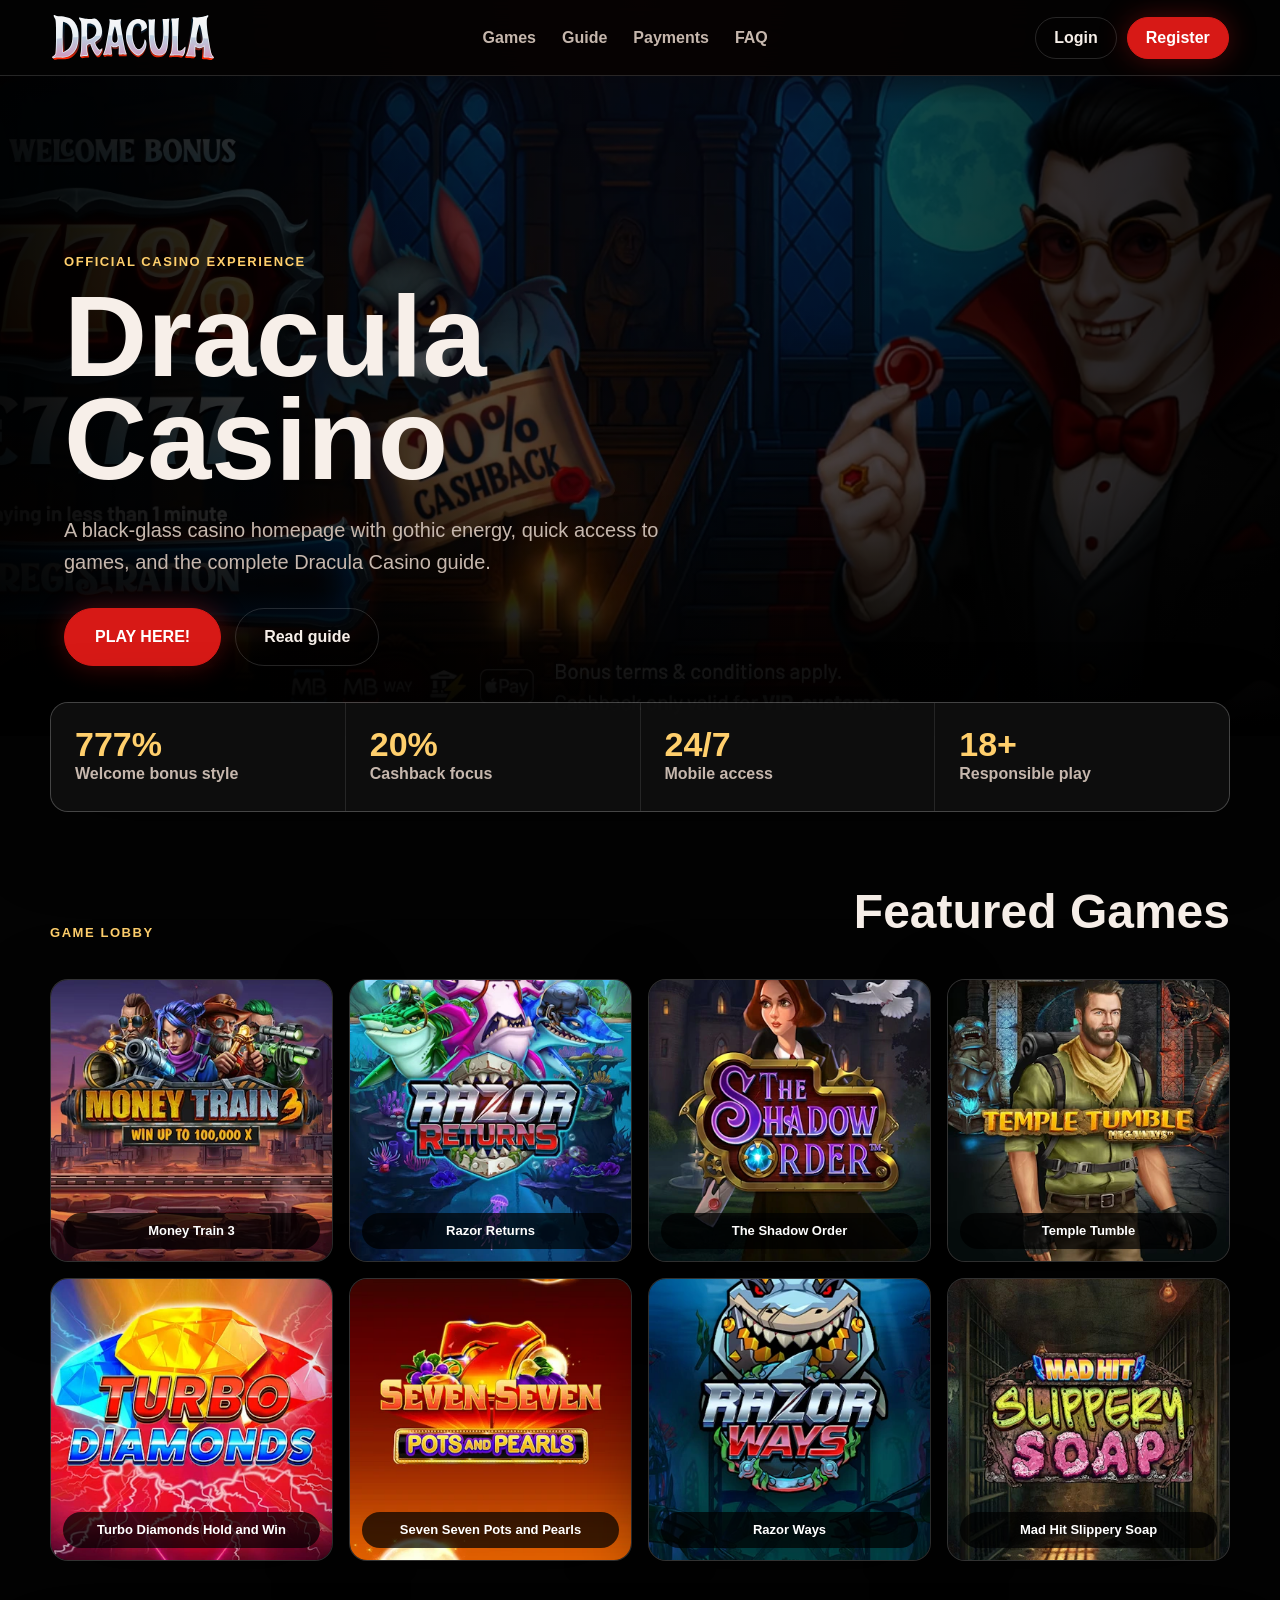
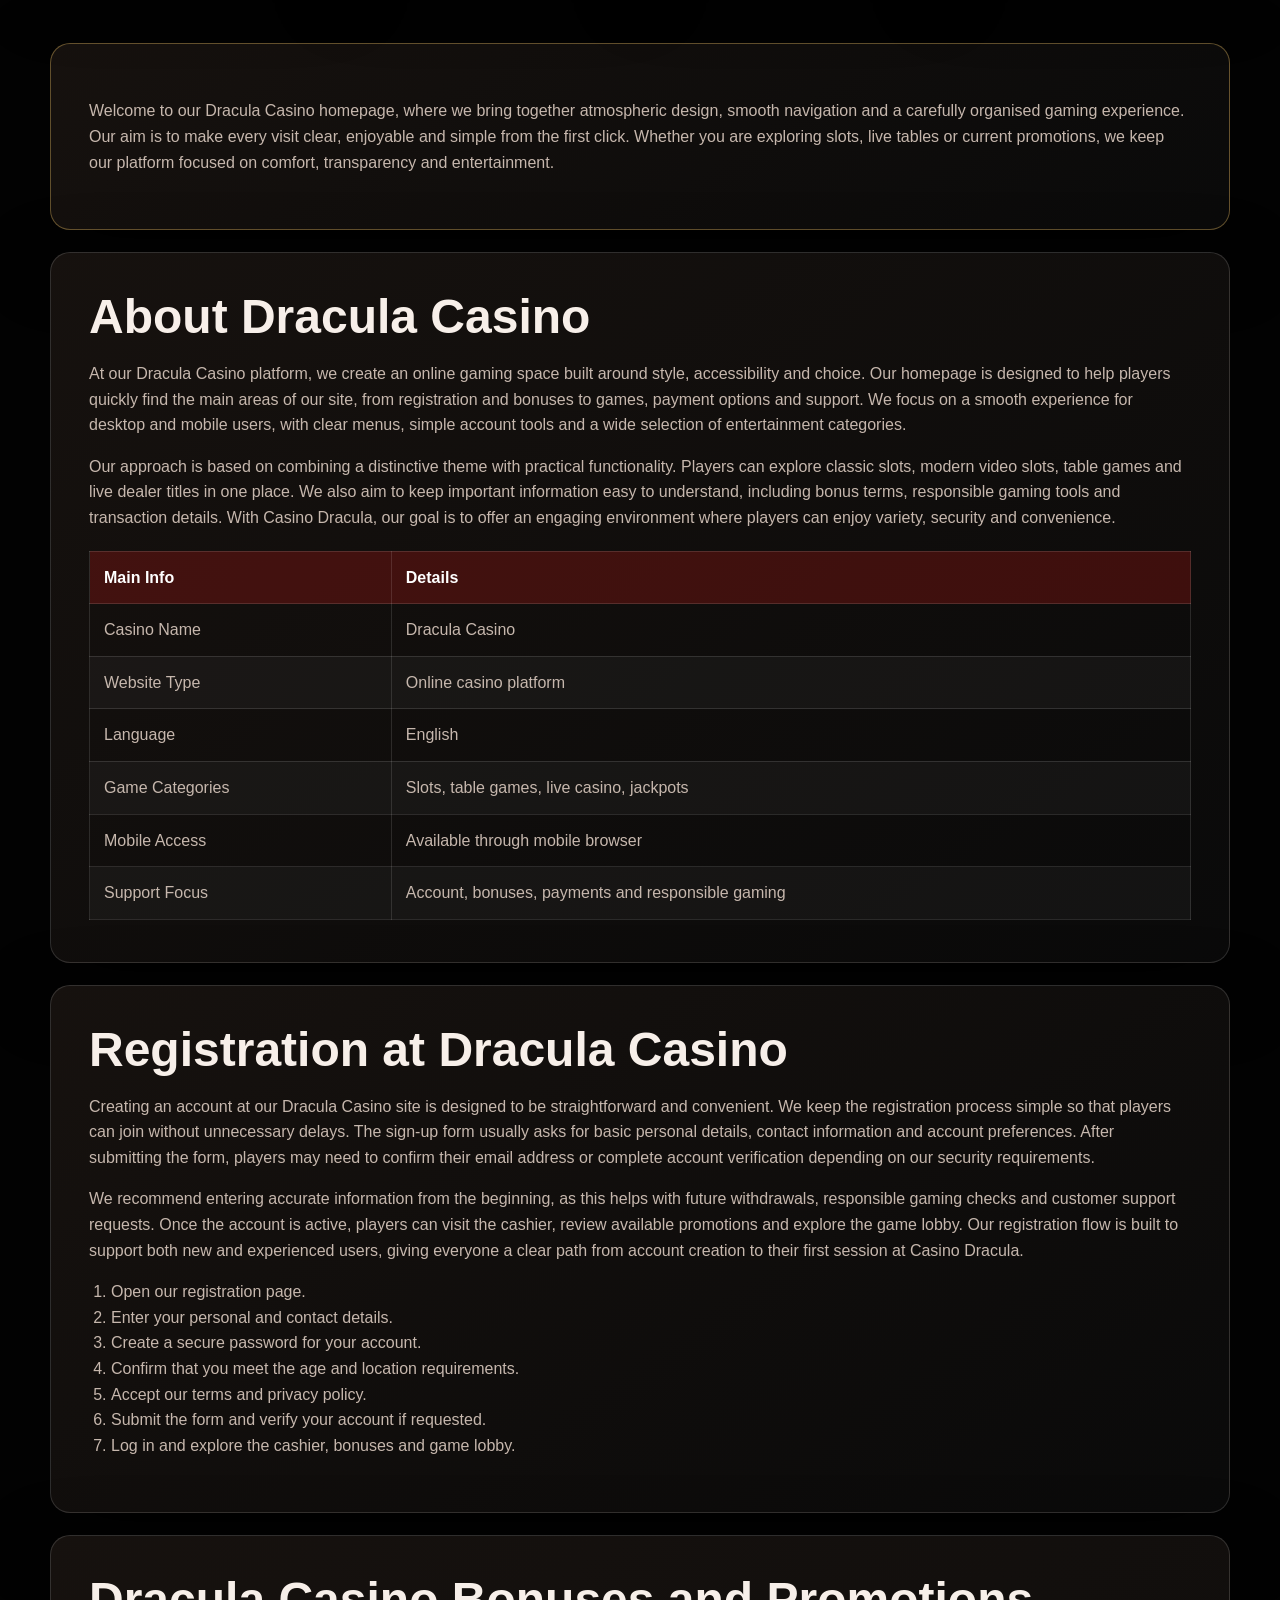
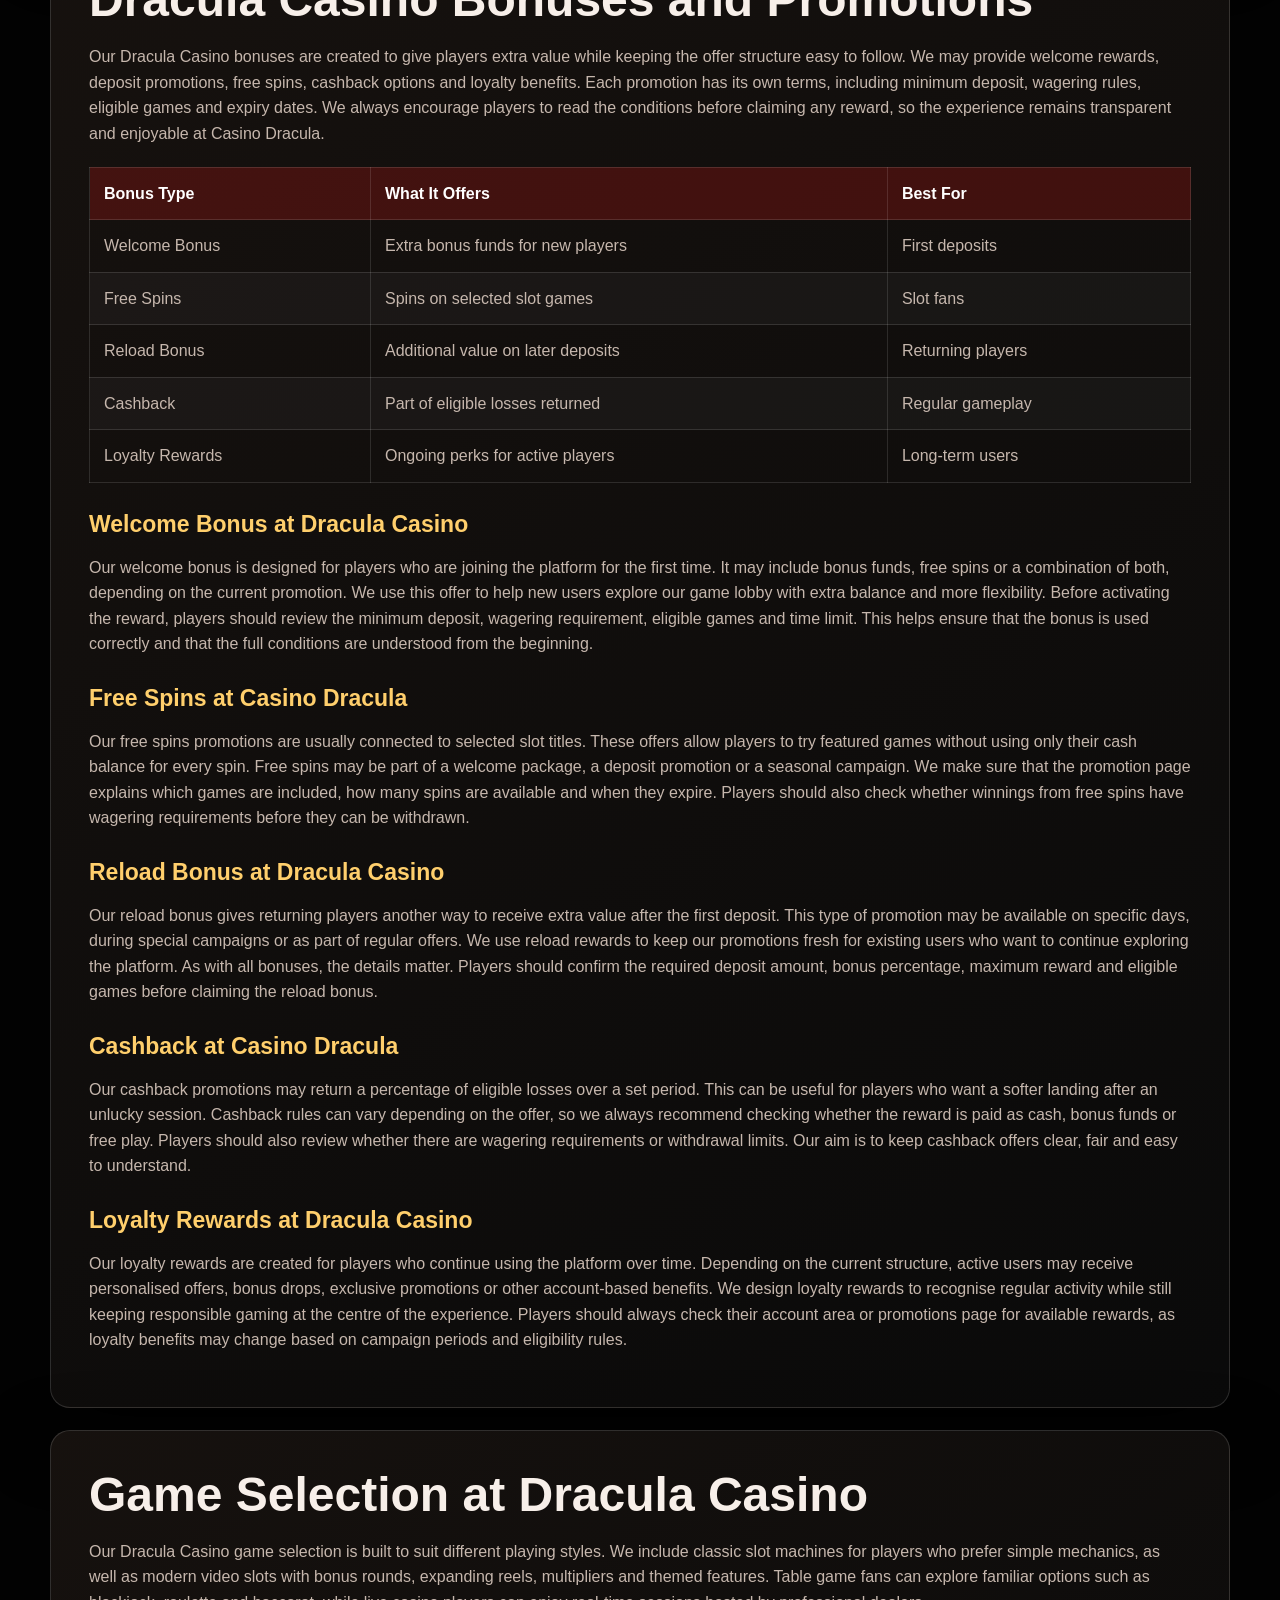
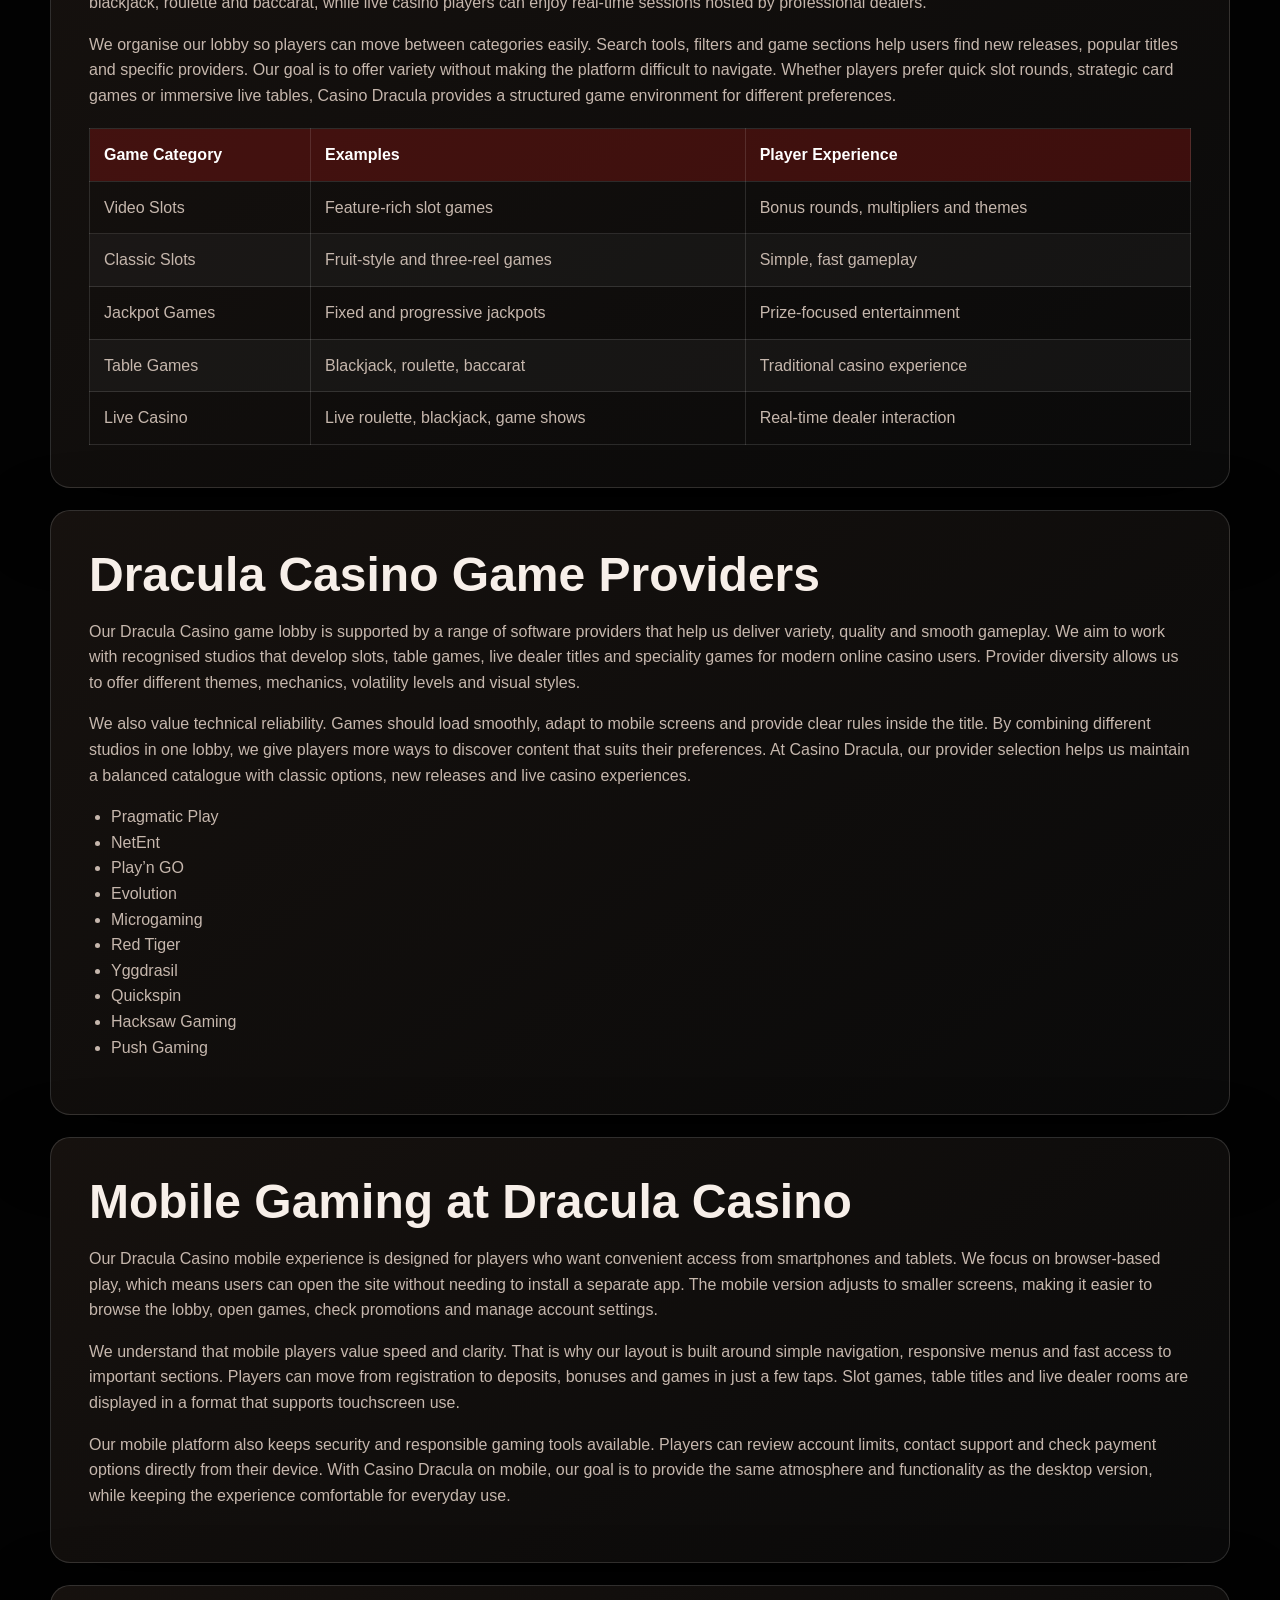
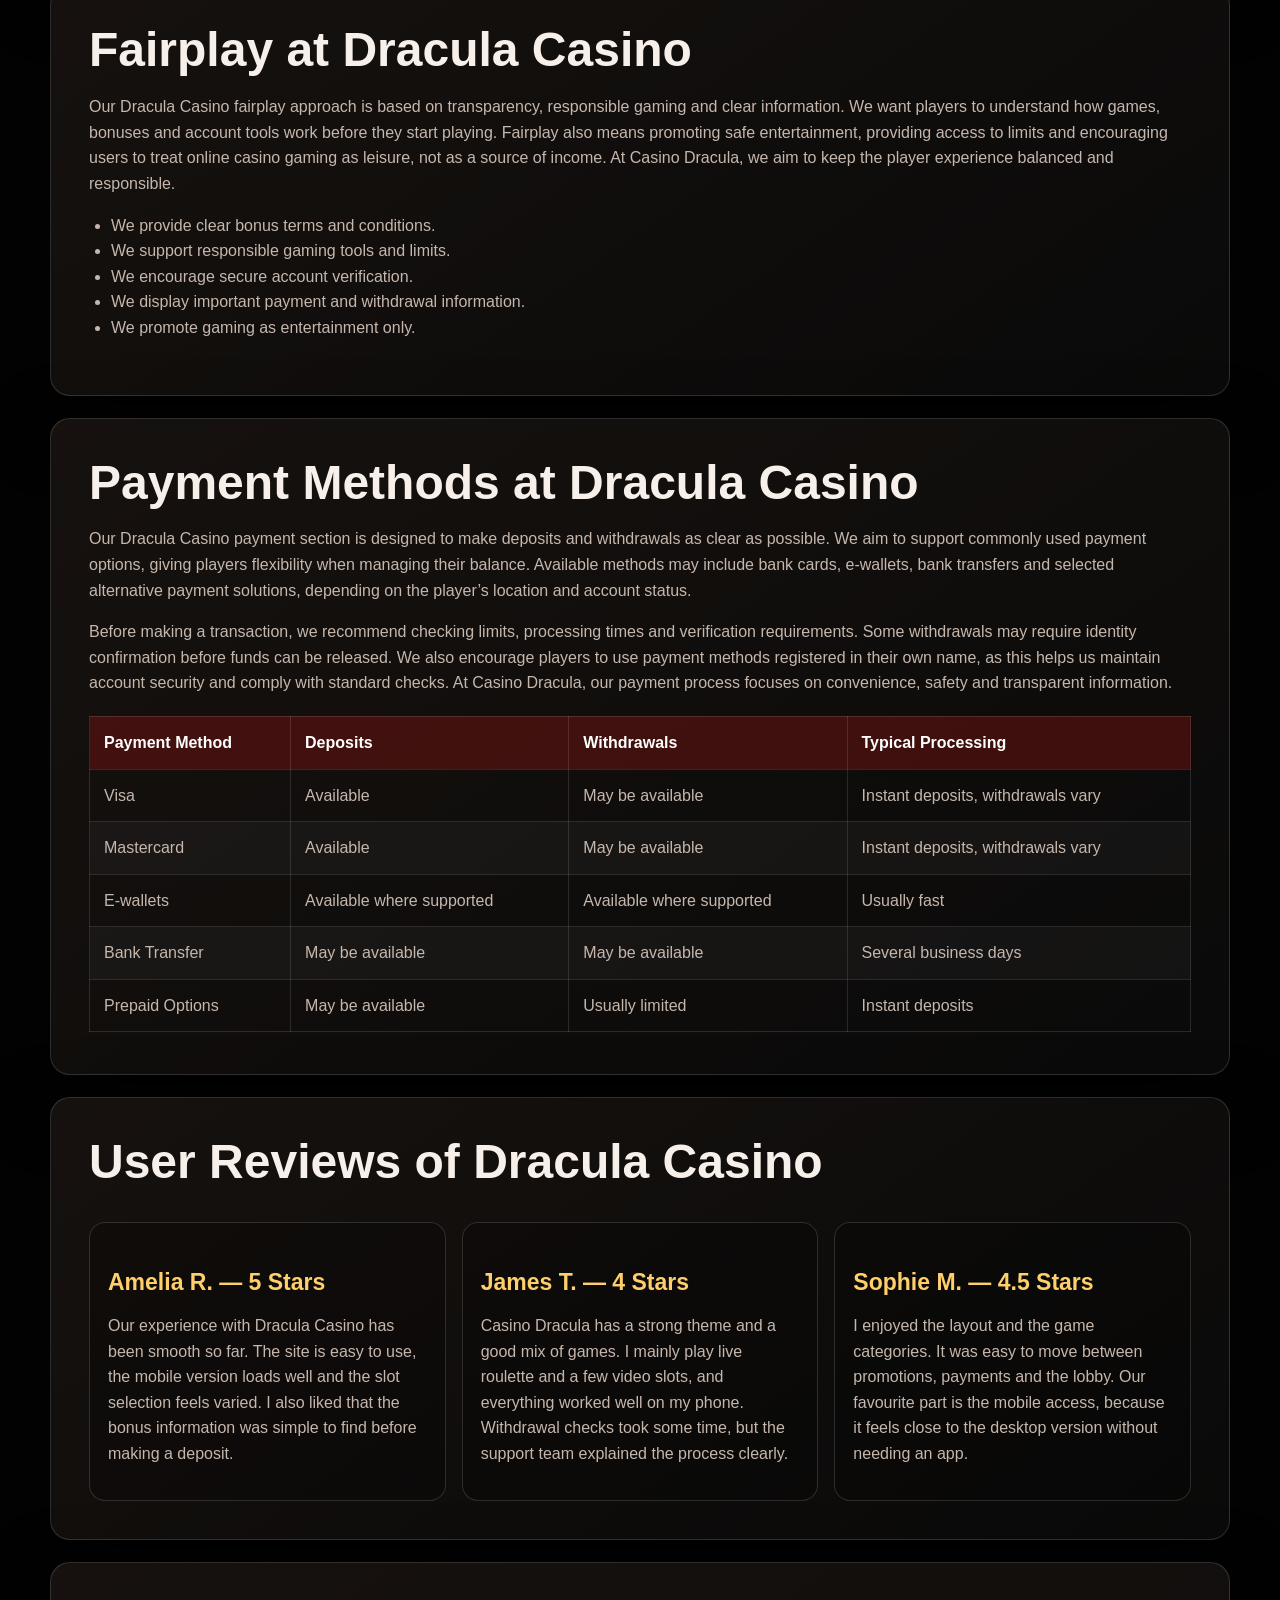
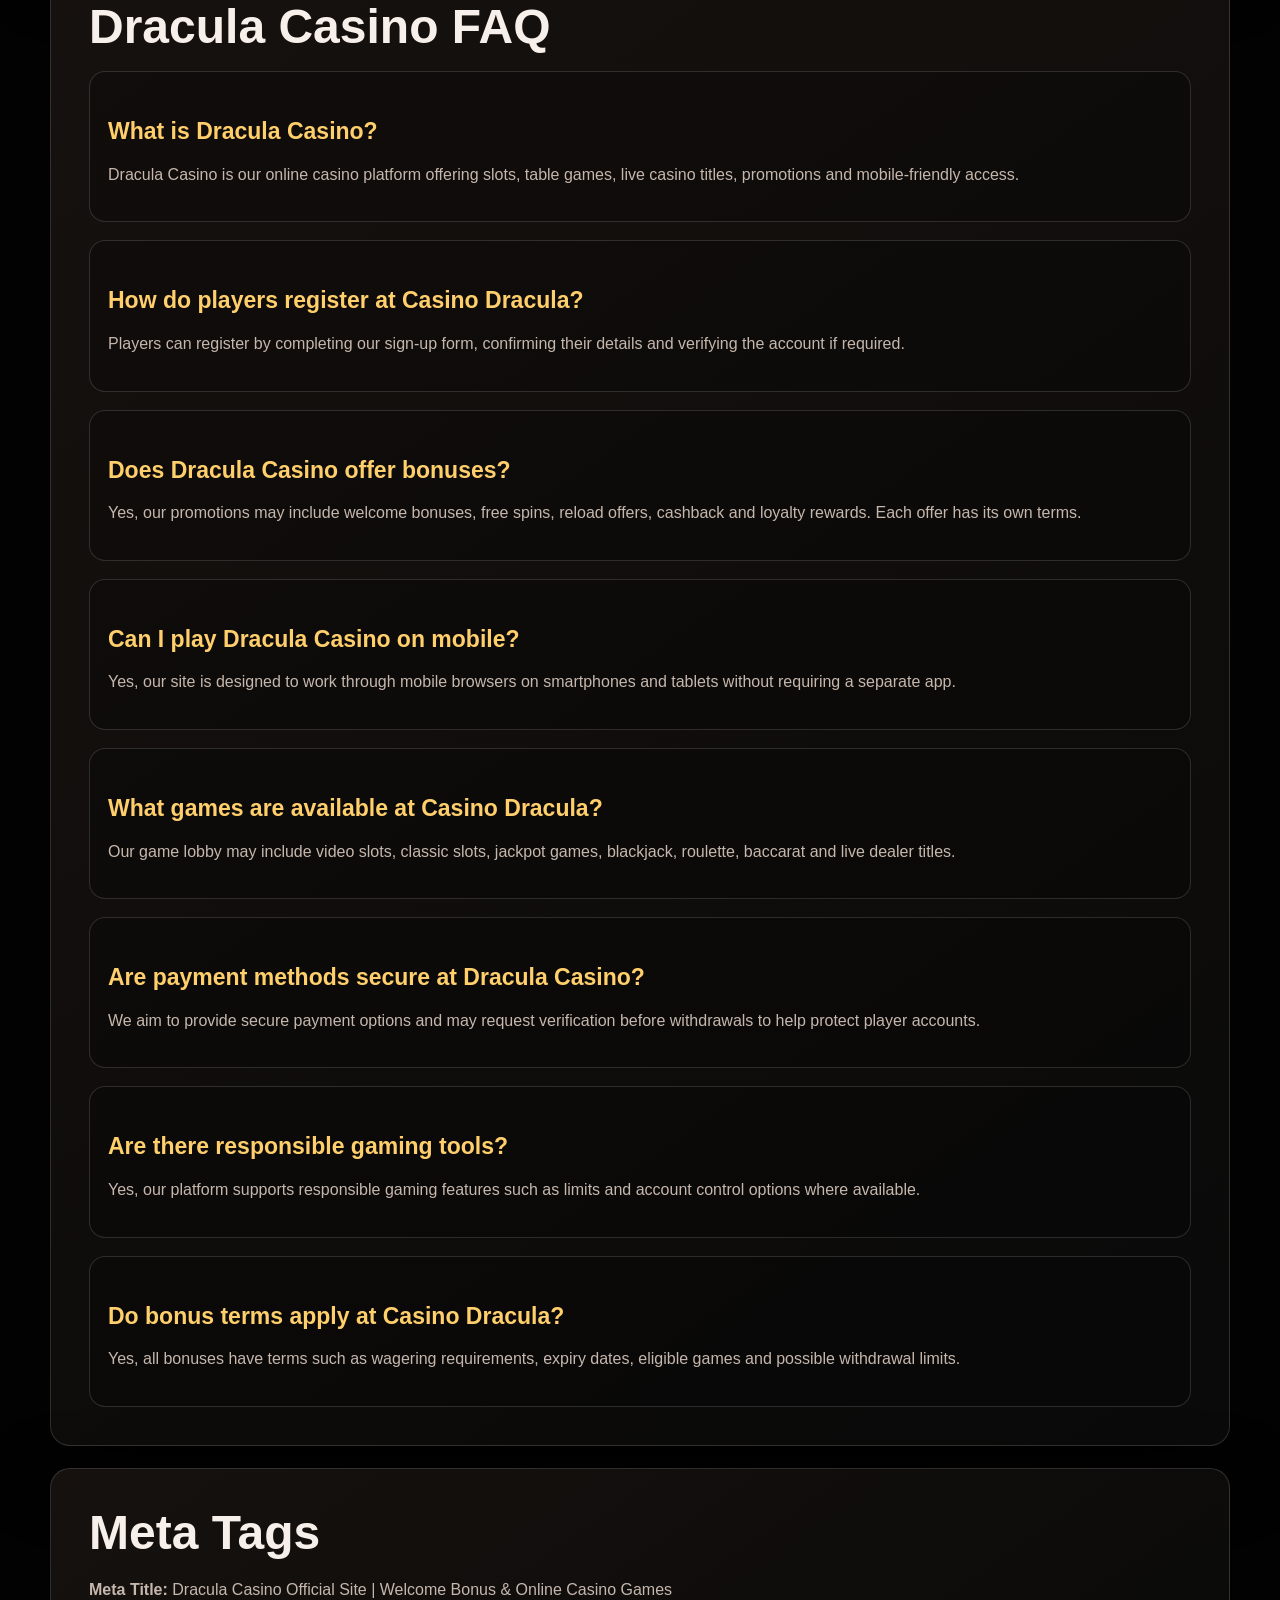
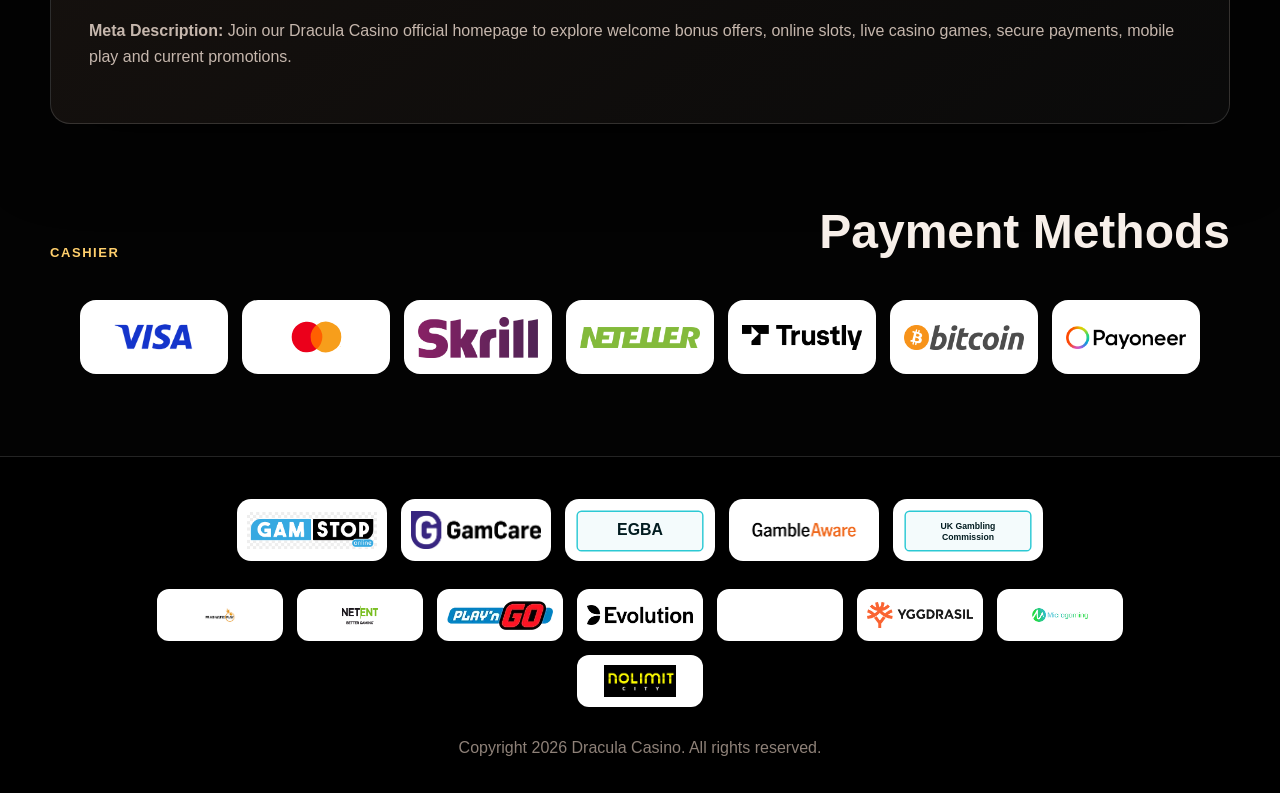
==== index.html @ 80554439 "Build Dracula Casino drop2 black theme" ====
<!DOCTYPE html>
<html lang="en-GB">
<head>
  <meta charset="UTF-8">
  <meta name="viewport" content="width=device-width, initial-scale=1.0">
  <meta name="description" content="Join our Dracula Casino official homepage to explore welcome bonus offers, online slots, live casino games, secure payments, mobile play and current promotions.">
  <title>Dracula Casino Official Site | Welcome Bonus &amp; Online Casino Games</title>
  <link rel="canonical" href="/">
  <link rel="icon" href="dracula casino images/favicon (6).ico">
  <link rel="stylesheet" href="styles.css">
</head>
<body>
  <header class="site-header">
    <a class="brand" href="/" aria-label="Dracula Casino home">
      <img src="dracula casino images/dracula casino.svg" alt="Dracula Casino logo">
    </a>
    <nav class="main-nav" aria-label="Main navigation">
      <a href="#games">Games</a>
      <a href="#content">Guide</a>
      <a href="#payments">Payments</a>
      <a href="#faq">FAQ</a>
    </nav>
    <div class="header-actions">
      <a class="ghost-button" href="/go/">Login</a>
      <a class="solid-button" href="/go/">Register</a>
    </div>
  </header>

  <main>
    <section class="hero">
      <div class="hero-bg">
        <img src="dracula casino images/dracula casino.webp" alt="Dracula Casino banner">
      </div>
      <div class="hero-content">
        <p class="eyebrow">Official Casino Experience</p>
        <h1>Dracula Casino</h1>
        <p class="hero-text">A black-glass casino homepage with gothic energy, quick access to games, and the complete Dracula Casino guide.</p>
        <div class="hero-actions">
          <a class="cta-button" href="/go/">Play here!</a>
          <a class="outline-button" href="#content">Read guide</a>
        </div>
      </div>
    </section>

    <section class="stats-strip" aria-label="Casino highlights">
      <div><strong>777%</strong><span>Welcome bonus style</span></div>
      <div><strong>20%</strong><span>Cashback focus</span></div>
      <div><strong>24/7</strong><span>Mobile access</span></div>
      <div><strong>18+</strong><span>Responsible play</span></div>
    </section>

    <section class="games-band" id="games" aria-labelledby="games-title">
      <div class="section-heading">
        <p class="eyebrow">Game lobby</p>
        <h2 id="games-title">Featured Games</h2>
      </div>
      <div class="games-grid">
          <article class="game-card"><img src="game images/money-train-3.webp" alt="Money Train 3"><span>Money Train 3</span></article>
          <article class="game-card"><img src="game images/razor-returns.webp" alt="Razor Returns"><span>Razor Returns</span></article>
          <article class="game-card"><img src="game images/the-shadow-order-pushgaming.webp" alt="The Shadow Order"><span>The Shadow Order</span></article>
          <article class="game-card"><img src="game images/temple-tumble.webp" alt="Temple Tumble"><span>Temple Tumble</span></article>
          <article class="game-card"><img src="game images/turbo-diamonds-hold-and-win.webp" alt="Turbo Diamonds Hold and Win"><span>Turbo Diamonds Hold and Win</span></article>
          <article class="game-card"><img src="game images/seven-seven-pots-and-pearls.webp" alt="Seven Seven Pots and Pearls"><span>Seven Seven Pots and Pearls</span></article>
          <article class="game-card"><img src="game images/razor-ways.webp" alt="Razor Ways"><span>Razor Ways</span></article>
          <article class="game-card"><img src="game images/mad-hit-slippery-soap.webp" alt="Mad Hit Slippery Soap"><span>Mad Hit Slippery Soap</span></article>
      </div>
    </section>

    <section class="content-shell" id="content" aria-label="Dracula Casino homepage content">
      <section>
  <p>Welcome to our Dracula Casino homepage, where we bring together atmospheric design, smooth navigation and a carefully organised gaming experience. Our aim is to make every visit clear, enjoyable and simple from the first click. Whether you are exploring slots, live tables or current promotions, we keep our platform focused on comfort, transparency and entertainment.</p>
</section>

<section>
  <h2>About Dracula Casino</h2>
  <p>At our Dracula Casino platform, we create an online gaming space built around style, accessibility and choice. Our homepage is designed to help players quickly find the main areas of our site, from registration and bonuses to games, payment options and support. We focus on a smooth experience for desktop and mobile users, with clear menus, simple account tools and a wide selection of entertainment categories.</p>
  <p>Our approach is based on combining a distinctive theme with practical functionality. Players can explore classic slots, modern video slots, table games and live dealer titles in one place. We also aim to keep important information easy to understand, including bonus terms, responsible gaming tools and transaction details. With Casino Dracula, our goal is to offer an engaging environment where players can enjoy variety, security and convenience.</p>

  <table>
    <thead>
      <tr>
        <th>Main Info</th>
        <th>Details</th>
      </tr>
    </thead>
    <tbody>
      <tr>
        <td>Casino Name</td>
        <td>Dracula Casino</td>
      </tr>
      <tr>
        <td>Website Type</td>
        <td>Online casino platform</td>
      </tr>
      <tr>
        <td>Language</td>
        <td>English</td>
      </tr>
      <tr>
        <td>Game Categories</td>
        <td>Slots, table games, live casino, jackpots</td>
      </tr>
      <tr>
        <td>Mobile Access</td>
        <td>Available through mobile browser</td>
      </tr>
      <tr>
        <td>Support Focus</td>
        <td>Account, bonuses, payments and responsible gaming</td>
      </tr>
    </tbody>
  </table>
</section>

<section>
  <h2>Registration at Dracula Casino</h2>
  <p>Creating an account at our Dracula Casino site is designed to be straightforward and convenient. We keep the registration process simple so that players can join without unnecessary delays. The sign-up form usually asks for basic personal details, contact information and account preferences. After submitting the form, players may need to confirm their email address or complete account verification depending on our security requirements.</p>
  <p>We recommend entering accurate information from the beginning, as this helps with future withdrawals, responsible gaming checks and customer support requests. Once the account is active, players can visit the cashier, review available promotions and explore the game lobby. Our registration flow is built to support both new and experienced users, giving everyone a clear path from account creation to their first session at Casino Dracula.</p>

  <ol>
    <li>Open our registration page.</li>
    <li>Enter your personal and contact details.</li>
    <li>Create a secure password for your account.</li>
    <li>Confirm that you meet the age and location requirements.</li>
    <li>Accept our terms and privacy policy.</li>
    <li>Submit the form and verify your account if requested.</li>
    <li>Log in and explore the cashier, bonuses and game lobby.</li>
  </ol>
</section>

<section>
  <h2>Dracula Casino Bonuses and Promotions</h2>
  <p>Our Dracula Casino bonuses are created to give players extra value while keeping the offer structure easy to follow. We may provide welcome rewards, deposit promotions, free spins, cashback options and loyalty benefits. Each promotion has its own terms, including minimum deposit, wagering rules, eligible games and expiry dates. We always encourage players to read the conditions before claiming any reward, so the experience remains transparent and enjoyable at Casino Dracula.</p>

  <table>
    <thead>
      <tr>
        <th>Bonus Type</th>
        <th>What It Offers</th>
        <th>Best For</th>
      </tr>
    </thead>
    <tbody>
      <tr>
        <td>Welcome Bonus</td>
        <td>Extra bonus funds for new players</td>
        <td>First deposits</td>
      </tr>
      <tr>
        <td>Free Spins</td>
        <td>Spins on selected slot games</td>
        <td>Slot fans</td>
      </tr>
      <tr>
        <td>Reload Bonus</td>
        <td>Additional value on later deposits</td>
        <td>Returning players</td>
      </tr>
      <tr>
        <td>Cashback</td>
        <td>Part of eligible losses returned</td>
        <td>Regular gameplay</td>
      </tr>
      <tr>
        <td>Loyalty Rewards</td>
        <td>Ongoing perks for active players</td>
        <td>Long-term users</td>
      </tr>
    </tbody>
  </table>

  <h3>Welcome Bonus at Dracula Casino</h3>
  <p>Our welcome bonus is designed for players who are joining the platform for the first time. It may include bonus funds, free spins or a combination of both, depending on the current promotion. We use this offer to help new users explore our game lobby with extra balance and more flexibility. Before activating the reward, players should review the minimum deposit, wagering requirement, eligible games and time limit. This helps ensure that the bonus is used correctly and that the full conditions are understood from the beginning.</p>

  <h3>Free Spins at Casino Dracula</h3>
  <p>Our free spins promotions are usually connected to selected slot titles. These offers allow players to try featured games without using only their cash balance for every spin. Free spins may be part of a welcome package, a deposit promotion or a seasonal campaign. We make sure that the promotion page explains which games are included, how many spins are available and when they expire. Players should also check whether winnings from free spins have wagering requirements before they can be withdrawn.</p>

  <h3>Reload Bonus at Dracula Casino</h3>
  <p>Our reload bonus gives returning players another way to receive extra value after the first deposit. This type of promotion may be available on specific days, during special campaigns or as part of regular offers. We use reload rewards to keep our promotions fresh for existing users who want to continue exploring the platform. As with all bonuses, the details matter. Players should confirm the required deposit amount, bonus percentage, maximum reward and eligible games before claiming the reload bonus.</p>

  <h3>Cashback at Casino Dracula</h3>
  <p>Our cashback promotions may return a percentage of eligible losses over a set period. This can be useful for players who want a softer landing after an unlucky session. Cashback rules can vary depending on the offer, so we always recommend checking whether the reward is paid as cash, bonus funds or free play. Players should also review whether there are wagering requirements or withdrawal limits. Our aim is to keep cashback offers clear, fair and easy to understand.</p>

  <h3>Loyalty Rewards at Dracula Casino</h3>
  <p>Our loyalty rewards are created for players who continue using the platform over time. Depending on the current structure, active users may receive personalised offers, bonus drops, exclusive promotions or other account-based benefits. We design loyalty rewards to recognise regular activity while still keeping responsible gaming at the centre of the experience. Players should always check their account area or promotions page for available rewards, as loyalty benefits may change based on campaign periods and eligibility rules.</p>
</section>

<section>
  <h2>Game Selection at Dracula Casino</h2>
  <p>Our Dracula Casino game selection is built to suit different playing styles. We include classic slot machines for players who prefer simple mechanics, as well as modern video slots with bonus rounds, expanding reels, multipliers and themed features. Table game fans can explore familiar options such as blackjack, roulette and baccarat, while live casino players can enjoy real-time sessions hosted by professional dealers.</p>
  <p>We organise our lobby so players can move between categories easily. Search tools, filters and game sections help users find new releases, popular titles and specific providers. Our goal is to offer variety without making the platform difficult to navigate. Whether players prefer quick slot rounds, strategic card games or immersive live tables, Casino Dracula provides a structured game environment for different preferences.</p>

  <table>
    <thead>
      <tr>
        <th>Game Category</th>
        <th>Examples</th>
        <th>Player Experience</th>
      </tr>
    </thead>
    <tbody>
      <tr>
        <td>Video Slots</td>
        <td>Feature-rich slot games</td>
        <td>Bonus rounds, multipliers and themes</td>
      </tr>
      <tr>
        <td>Classic Slots</td>
        <td>Fruit-style and three-reel games</td>
        <td>Simple, fast gameplay</td>
      </tr>
      <tr>
        <td>Jackpot Games</td>
        <td>Fixed and progressive jackpots</td>
        <td>Prize-focused entertainment</td>
      </tr>
      <tr>
        <td>Table Games</td>
        <td>Blackjack, roulette, baccarat</td>
        <td>Traditional casino experience</td>
      </tr>
      <tr>
        <td>Live Casino</td>
        <td>Live roulette, blackjack, game shows</td>
        <td>Real-time dealer interaction</td>
      </tr>
    </tbody>
  </table>
</section>

<section>
  <h2>Dracula Casino Game Providers</h2>
  <p>Our Dracula Casino game lobby is supported by a range of software providers that help us deliver variety, quality and smooth gameplay. We aim to work with recognised studios that develop slots, table games, live dealer titles and speciality games for modern online casino users. Provider diversity allows us to offer different themes, mechanics, volatility levels and visual styles.</p>
  <p>We also value technical reliability. Games should load smoothly, adapt to mobile screens and provide clear rules inside the title. By combining different studios in one lobby, we give players more ways to discover content that suits their preferences. At Casino Dracula, our provider selection helps us maintain a balanced catalogue with classic options, new releases and live casino experiences.</p>

  <ul>
    <li>Pragmatic Play</li>
    <li>NetEnt</li>
    <li>Play’n GO</li>
    <li>Evolution</li>
    <li>Microgaming</li>
    <li>Red Tiger</li>
    <li>Yggdrasil</li>
    <li>Quickspin</li>
    <li>Hacksaw Gaming</li>
    <li>Push Gaming</li>
  </ul>
</section>

<section>
  <h2>Mobile Gaming at Dracula Casino</h2>
  <p>Our Dracula Casino mobile experience is designed for players who want convenient access from smartphones and tablets. We focus on browser-based play, which means users can open the site without needing to install a separate app. The mobile version adjusts to smaller screens, making it easier to browse the lobby, open games, check promotions and manage account settings.</p>
  <p>We understand that mobile players value speed and clarity. That is why our layout is built around simple navigation, responsive menus and fast access to important sections. Players can move from registration to deposits, bonuses and games in just a few taps. Slot games, table titles and live dealer rooms are displayed in a format that supports touchscreen use.</p>
  <p>Our mobile platform also keeps security and responsible gaming tools available. Players can review account limits, contact support and check payment options directly from their device. With Casino Dracula on mobile, our goal is to provide the same atmosphere and functionality as the desktop version, while keeping the experience comfortable for everyday use.</p>
</section>

<section>
  <h2>Fairplay at Dracula Casino</h2>
  <p>Our Dracula Casino fairplay approach is based on transparency, responsible gaming and clear information. We want players to understand how games, bonuses and account tools work before they start playing. Fairplay also means promoting safe entertainment, providing access to limits and encouraging users to treat online casino gaming as leisure, not as a source of income. At Casino Dracula, we aim to keep the player experience balanced and responsible.</p>

  <ul>
    <li>We provide clear bonus terms and conditions.</li>
    <li>We support responsible gaming tools and limits.</li>
    <li>We encourage secure account verification.</li>
    <li>We display important payment and withdrawal information.</li>
    <li>We promote gaming as entertainment only.</li>
  </ul>
</section>

<section>
  <h2>Payment Methods at Dracula Casino</h2>
  <p>Our Dracula Casino payment section is designed to make deposits and withdrawals as clear as possible. We aim to support commonly used payment options, giving players flexibility when managing their balance. Available methods may include bank cards, e-wallets, bank transfers and selected alternative payment solutions, depending on the player’s location and account status.</p>
  <p>Before making a transaction, we recommend checking limits, processing times and verification requirements. Some withdrawals may require identity confirmation before funds can be released. We also encourage players to use payment methods registered in their own name, as this helps us maintain account security and comply with standard checks. At Casino Dracula, our payment process focuses on convenience, safety and transparent information.</p>

  <table>
    <thead>
      <tr>
        <th>Payment Method</th>
        <th>Deposits</th>
        <th>Withdrawals</th>
        <th>Typical Processing</th>
      </tr>
    </thead>
    <tbody>
      <tr>
        <td>Visa</td>
        <td>Available</td>
        <td>May be available</td>
        <td>Instant deposits, withdrawals vary</td>
      </tr>
      <tr>
        <td>Mastercard</td>
        <td>Available</td>
        <td>May be available</td>
        <td>Instant deposits, withdrawals vary</td>
      </tr>
      <tr>
        <td>E-wallets</td>
        <td>Available where supported</td>
        <td>Available where supported</td>
        <td>Usually fast</td>
      </tr>
      <tr>
        <td>Bank Transfer</td>
        <td>May be available</td>
        <td>May be available</td>
        <td>Several business days</td>
      </tr>
      <tr>
        <td>Prepaid Options</td>
        <td>May be available</td>
        <td>Usually limited</td>
        <td>Instant deposits</td>
      </tr>
    </tbody>
  </table>
</section>

<section>
  <h2>User Reviews of Dracula Casino</h2>

  <article>
    <h3>Amelia R. — 5 Stars</h3>
    <p>Our experience with Dracula Casino has been smooth so far. The site is easy to use, the mobile version loads well and the slot selection feels varied. I also liked that the bonus information was simple to find before making a deposit.</p>
  </article>

  <article>
    <h3>James T. — 4 Stars</h3>
    <p>Casino Dracula has a strong theme and a good mix of games. I mainly play live roulette and a few video slots, and everything worked well on my phone. Withdrawal checks took some time, but the support team explained the process clearly.</p>
  </article>

  <article>
    <h3>Sophie M. — 4.5 Stars</h3>
    <p>I enjoyed the layout and the game categories. It was easy to move between promotions, payments and the lobby. Our favourite part is the mobile access, because it feels close to the desktop version without needing an app.</p>
  </article>
</section>

<section>
  <h2>Dracula Casino FAQ</h2>

  <div>
    <h3>What is Dracula Casino?</h3>
    <p>Dracula Casino is our online casino platform offering slots, table games, live casino titles, promotions and mobile-friendly access.</p>
  </div>

  <div>
    <h3>How do players register at Casino Dracula?</h3>
    <p>Players can register by completing our sign-up form, confirming their details and verifying the account if required.</p>
  </div>

  <div>
    <h3>Does Dracula Casino offer bonuses?</h3>
    <p>Yes, our promotions may include welcome bonuses, free spins, reload offers, cashback and loyalty rewards. Each offer has its own terms.</p>
  </div>

  <div>
    <h3>Can I play Dracula Casino on mobile?</h3>
    <p>Yes, our site is designed to work through mobile browsers on smartphones and tablets without requiring a separate app.</p>
  </div>

  <div>
    <h3>What games are available at Casino Dracula?</h3>
    <p>Our game lobby may include video slots, classic slots, jackpot games, blackjack, roulette, baccarat and live dealer titles.</p>
  </div>

  <div>
    <h3>Are payment methods secure at Dracula Casino?</h3>
    <p>We aim to provide secure payment options and may request verification before withdrawals to help protect player accounts.</p>
  </div>

  <div>
    <h3>Are there responsible gaming tools?</h3>
    <p>Yes, our platform supports responsible gaming features such as limits and account control options where available.</p>
  </div>

  <div>
    <h3>Do bonus terms apply at Casino Dracula?</h3>
    <p>Yes, all bonuses have terms such as wagering requirements, expiry dates, eligible games and possible withdrawal limits.</p>
  </div>
</section>

<section>
  <h2>Meta Tags</h2>

  <p><strong>Meta Title:</strong> Dracula Casino Official Site | Welcome Bonus & Online Casino Games</p>
  <p><strong>Meta Description:</strong> Join our Dracula Casino official homepage to explore welcome bonus offers, online slots, live casino games, secure payments, mobile play and current promotions.</p>
</section>
    </section>

    <section class="payments-band" id="payments" aria-labelledby="payments-title">
      <div class="section-heading">
        <p class="eyebrow">Cashier</p>
        <h2 id="payments-title">Payment Methods</h2>
      </div>
      <div class="payment-grid">
          <img src="payment methods/visa-method.png" alt="Visa">
          <img src="payment methods/mastercard-method.svg" alt="Mastercard">
          <img src="payment methods/skrill-method.png" alt="Skrill">
          <img src="payment methods/neteller-method.png" alt="Neteller">
          <img src="payment methods/trustly-method.webp" alt="Trustly">
          <img src="payment methods/bitcoin-method.png" alt="Bitcoin">
          <img src="payment methods/payoneer-method.png" alt="Payoneer">
      </div>
    </section>
  </main>

  <footer class="site-footer">
    <section class="trust-row" aria-label="Trust organisations">
      <a href="https://www.gamstop.co.uk/" target="_blank" rel="noopener noreferrer"><img src="trust badges/gamstop.png" alt="Gamstop"></a>
      <a href="https://www.gamcare.org.uk/" target="_blank" rel="noopener noreferrer"><img src="trust badges/GamCare.png" alt="GamCare"></a>
      <a href="https://www.egba.eu/" target="_blank" rel="noopener noreferrer"><img src="trust badges/egba.svg" alt="EGBA"></a>
      <a href="https://www.begambleaware.org/" target="_blank" rel="noopener noreferrer"><img src="trust badges/gambleaware.png" alt="BeGambleAware"></a>
      <a href="https://www.gamblingcommission.gov.uk/" target="_blank" rel="noopener noreferrer"><img src="trust badges/uk-gambling-commission.svg" alt="UK Gambling Commission"></a>
    </section>
    <section class="provider-row" aria-label="Game providers">
      <img src="providers/pragmatic-play-logo-png.png" alt="Pragmatic Play">
          <img src="providers/netentlogo.png" alt="NetEnt">
          <img src="providers/playngo.webp" alt="Play n GO">
          <img src="providers/evolution.png" alt="Evolution">
          <img src="providers/quickspin.png" alt="Quickspin">
          <img src="providers/Yggdrasil Gaming_Logo_1.png" alt="Yggdrasil Gaming">
          <img src="providers/microgaming-logo.png" alt="Microgaming">
          <img src="providers/nolimit city.png" alt="Nolimit City">
    </section>
    <p>Copyright 2026 Dracula Casino. All rights reserved.</p>
  </footer>

  <script src="script.js"></script>
</body>
</html>
---- styles.css ----
:root {
  --bg: #030303;
  --panel: #101010;
  --panel-soft: #17120f;
  --red: #d71916;
  --red-dark: #7a0c0b;
  --gold: #ffcf6c;
  --text: #f7efe9;
  --muted: #c6b7ad;
  --line: rgba(255, 255, 255, 0.14);
  --shadow: 0 24px 70px rgba(0, 0, 0, 0.5);
}

* { box-sizing: border-box; }
html { scroll-behavior: smooth; }
body {
  margin: 0;
  background: radial-gradient(circle at 50% 0%, rgba(215, 25, 22, 0.18), transparent 36rem), var(--bg);
  color: var(--text);
  font-family: Arial, Helvetica, sans-serif;
  line-height: 1.6;
}
img { display: block; max-width: 100%; }
a { color: inherit; }

.site-header {
  position: sticky;
  top: 0;
  z-index: 20;
  min-height: 76px;
  display: grid;
  grid-template-columns: auto 1fr auto;
  align-items: center;
  gap: 24px;
  padding: 12px clamp(16px, 4vw, 56px);
  border-bottom: 1px solid var(--line);
  background: rgba(3, 3, 3, 0.88);
  backdrop-filter: blur(16px);
}
.brand img { width: 164px; }
.main-nav { display: flex; justify-content: center; gap: 26px; }
.main-nav a,
.header-actions a,
.cta-button,
.outline-button {
  text-decoration: none;
  font-weight: 800;
}
.main-nav a { color: var(--muted); }
.main-nav a:hover { color: var(--gold); }
.header-actions { display: flex; gap: 10px; }
.ghost-button,
.solid-button,
.outline-button,
.cta-button {
  min-height: 42px;
  display: inline-flex;
  align-items: center;
  justify-content: center;
  border-radius: 999px;
  padding: 0 18px;
}
.ghost-button,
.outline-button { border: 1px solid var(--line); color: var(--text); }
.solid-button,
.cta-button { border: 1px solid var(--red); background: var(--red); color: #fff; box-shadow: 0 0 28px rgba(215, 25, 22, 0.35); }
.cta-button { min-height: 58px; padding: 0 30px; text-transform: uppercase; animation: glow 1.6s ease-in-out infinite; }
.outline-button { min-height: 58px; padding: 0 28px; }

.hero {
  position: relative;
  min-height: 660px;
  display: grid;
  align-items: end;
  overflow: hidden;
  padding: 120px clamp(16px, 5vw, 72px) 70px;
}
.hero-bg { position: absolute; inset: 0; }
.hero-bg::after {
  content: "";
  position: absolute;
  inset: 0;
  background: linear-gradient(90deg, rgba(0,0,0,0.94), rgba(0,0,0,0.48), rgba(0,0,0,0.88)), linear-gradient(0deg, #030303 0%, transparent 42%);
}
.hero-bg img { width: 100%; height: 100%; object-fit: cover; opacity: 0.78; }
.hero-content { position: relative; width: min(760px, 100%); }
.eyebrow { margin: 0 0 12px; color: var(--gold); font-size: 13px; font-weight: 900; letter-spacing: 0.12em; text-transform: uppercase; }
h1 { margin: 0; font-size: clamp(54px, 9vw, 118px); line-height: 0.9; letter-spacing: 0; }
.hero-text { width: min(620px, 100%); margin: 22px 0 30px; color: var(--muted); font-size: 20px; }
.hero-actions { display: flex; flex-wrap: wrap; gap: 14px; }

@keyframes glow {
  0%, 100% { transform: scale(1); box-shadow: 0 0 24px rgba(215, 25, 22, 0.35); }
  50% { transform: scale(1.035); box-shadow: 0 0 44px rgba(255, 207, 108, 0.32); }
}

.stats-strip {
  width: min(1180px, calc(100% - 32px));
  display: grid;
  grid-template-columns: repeat(4, 1fr);
  gap: 1px;
  margin: -34px auto 74px;
  position: relative;
  z-index: 3;
  overflow: hidden;
  border: 1px solid var(--line);
  border-radius: 18px;
  background: var(--line);
  box-shadow: var(--shadow);
}
.stats-strip div { background: rgba(13, 13, 13, 0.96); padding: 24px; }
.stats-strip strong { display: block; color: var(--gold); font-size: 34px; line-height: 1; }
.stats-strip span { color: var(--muted); font-weight: 700; }

.games-band,
.payments-band,
.content-shell {
  width: min(1180px, calc(100% - 32px));
  margin: 0 auto 82px;
}
.section-heading { display: flex; align-items: end; justify-content: space-between; gap: 24px; margin-bottom: 24px; }
h2 { margin: 0 0 18px; color: var(--text); font-size: clamp(30px, 4vw, 48px); line-height: 1.08; letter-spacing: 0; }
h3 { margin: 28px 0 10px; color: var(--gold); font-size: 23px; line-height: 1.2; letter-spacing: 0; }
p, li, td, th { color: var(--muted); }

.games-grid { display: grid; grid-template-columns: repeat(4, 1fr); gap: 16px; }
.game-card { position: relative; aspect-ratio: 1; overflow: hidden; border: 1px solid var(--line); border-radius: 18px; background: var(--panel); box-shadow: var(--shadow); }
.game-card img { width: 100%; height: 100%; object-fit: cover; transition: transform 220ms ease; }
.game-card:hover img { transform: scale(1.06); }
.game-card span { position: absolute; left: 12px; right: 12px; bottom: 12px; border-radius: 999px; background: rgba(0,0,0,0.72); color: #fff; font-size: 13px; font-weight: 900; padding: 8px 10px; text-align: center; }

.content-shell > section {
  margin-bottom: 22px;
  border: 1px solid var(--line);
  border-radius: 20px;
  background: linear-gradient(145deg, rgba(23, 18, 15, 0.96), rgba(10, 10, 10, 0.98));
  padding: clamp(22px, 4vw, 38px);
  box-shadow: var(--shadow);
}
.content-shell > section:first-child { border-color: rgba(255, 207, 108, 0.35); }
.content-shell table { width: 100%; min-width: 640px; border-collapse: collapse; margin: 20px 0 4px; overflow: hidden; }
.content-shell table th,
.content-shell table td { border: 1px solid rgba(255,255,255,0.12); padding: 13px 14px; text-align: left; vertical-align: top; }
.content-shell table th { background: rgba(215, 25, 22, 0.24); color: #fff; }
.content-shell table tbody tr:nth-child(even) { background: rgba(255,255,255,0.035); }
.content-shell ul,
.content-shell ol { padding-left: 22px; }
.content-shell article,
.content-shell section div { border-top: 1px solid var(--line); margin-top: 18px; padding-top: 18px; }
.content-shell section:has(h2 + article) { display: grid; grid-template-columns: repeat(3, 1fr); gap: 16px; }
.content-shell section:has(h2 + article) h2 { grid-column: 1 / -1; }
.content-shell section:has(h2 + article) article { border: 1px solid var(--line); border-radius: 16px; background: rgba(0,0,0,0.22); padding: 18px; margin: 0; }
.content-shell section:has(h2 + div) div { border: 1px solid var(--line); border-radius: 16px; background: rgba(0,0,0,0.2); padding: 18px; }

.payment-grid,
.provider-row,
.trust-row { display: flex; flex-wrap: wrap; justify-content: center; align-items: center; gap: 14px; }
.payment-grid img { width: 148px; height: 74px; object-fit: contain; border-radius: 16px; background: #fff; padding: 14px; }
.site-footer { border-top: 1px solid var(--line); background: #000; padding: 42px 16px 32px; }
.trust-row a { display: grid; place-items: center; width: 150px; height: 62px; border-radius: 14px; background: #fff; padding: 10px; }
.trust-row img { max-height: 100%; object-fit: contain; }
.provider-row { width: min(980px, 100%); margin: 28px auto; }
.provider-row img { width: 126px; height: 52px; object-fit: contain; border-radius: 12px; background: #fff; padding: 10px; }
.site-footer p { margin: 0; text-align: center; color: #8e8178; }

@media (max-width: 860px) {
  .site-header { grid-template-columns: auto auto; gap: 10px; min-height: 62px; }
  .brand img { width: 108px; }
  .main-nav { display: none; }
  .header-actions { justify-content: end; }
  .ghost-button,
  .solid-button { min-height: 34px; padding: 0 12px; font-size: 13px; }
  .hero { min-height: 560px; padding-top: 96px; }
  .stats-strip { grid-template-columns: repeat(2, 1fr); margin-bottom: 50px; }
  .games-grid { grid-template-columns: repeat(2, 1fr); }
  .content-shell section:has(h2 + article) { grid-template-columns: 1fr; }
  .content-shell table { min-width: 560px; }
}

@media (max-width: 520px) {
  .hero { min-height: 500px; padding-bottom: 46px; }
  h1 { font-size: 54px; }
  .hero-text { font-size: 17px; }
  .stats-strip { grid-template-columns: 1fr; }
  .content-shell > section { border-radius: 16px; }
  .payment-grid img,
  .trust-row a { width: 132px; }
}
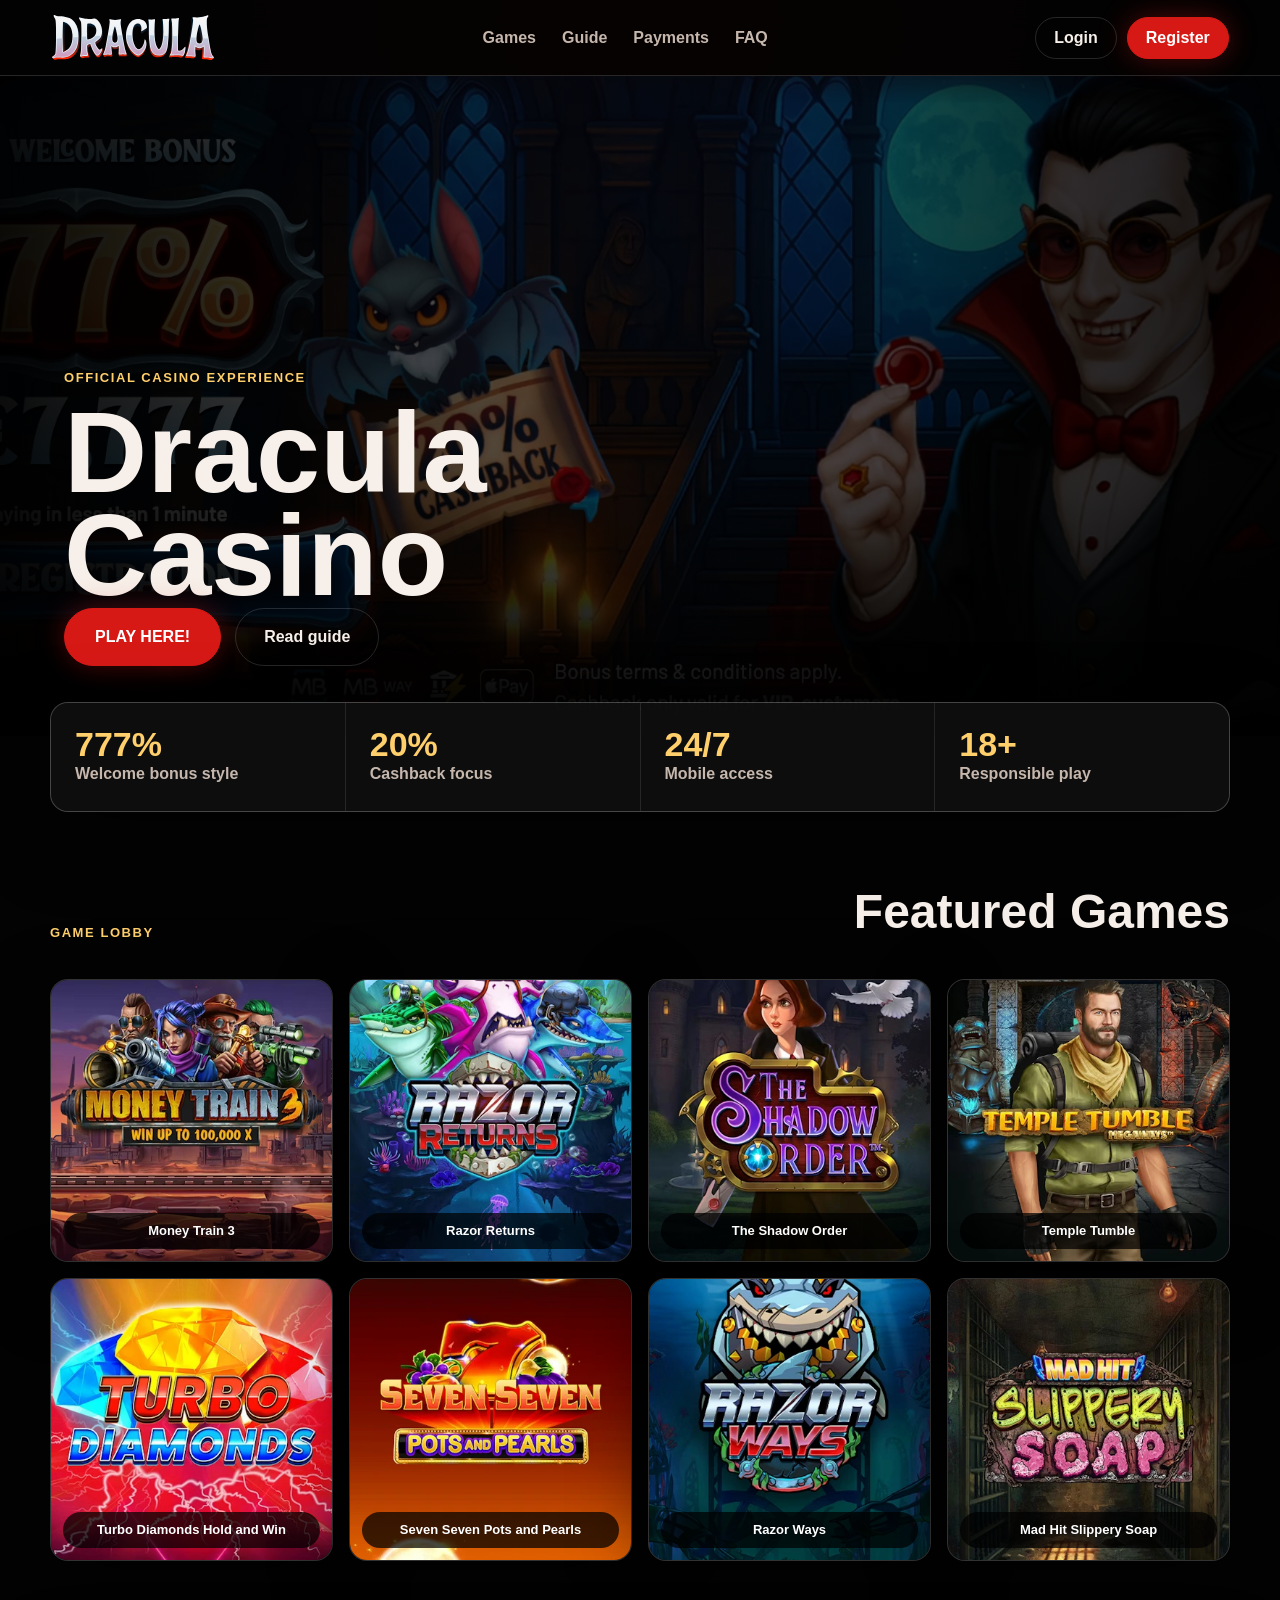
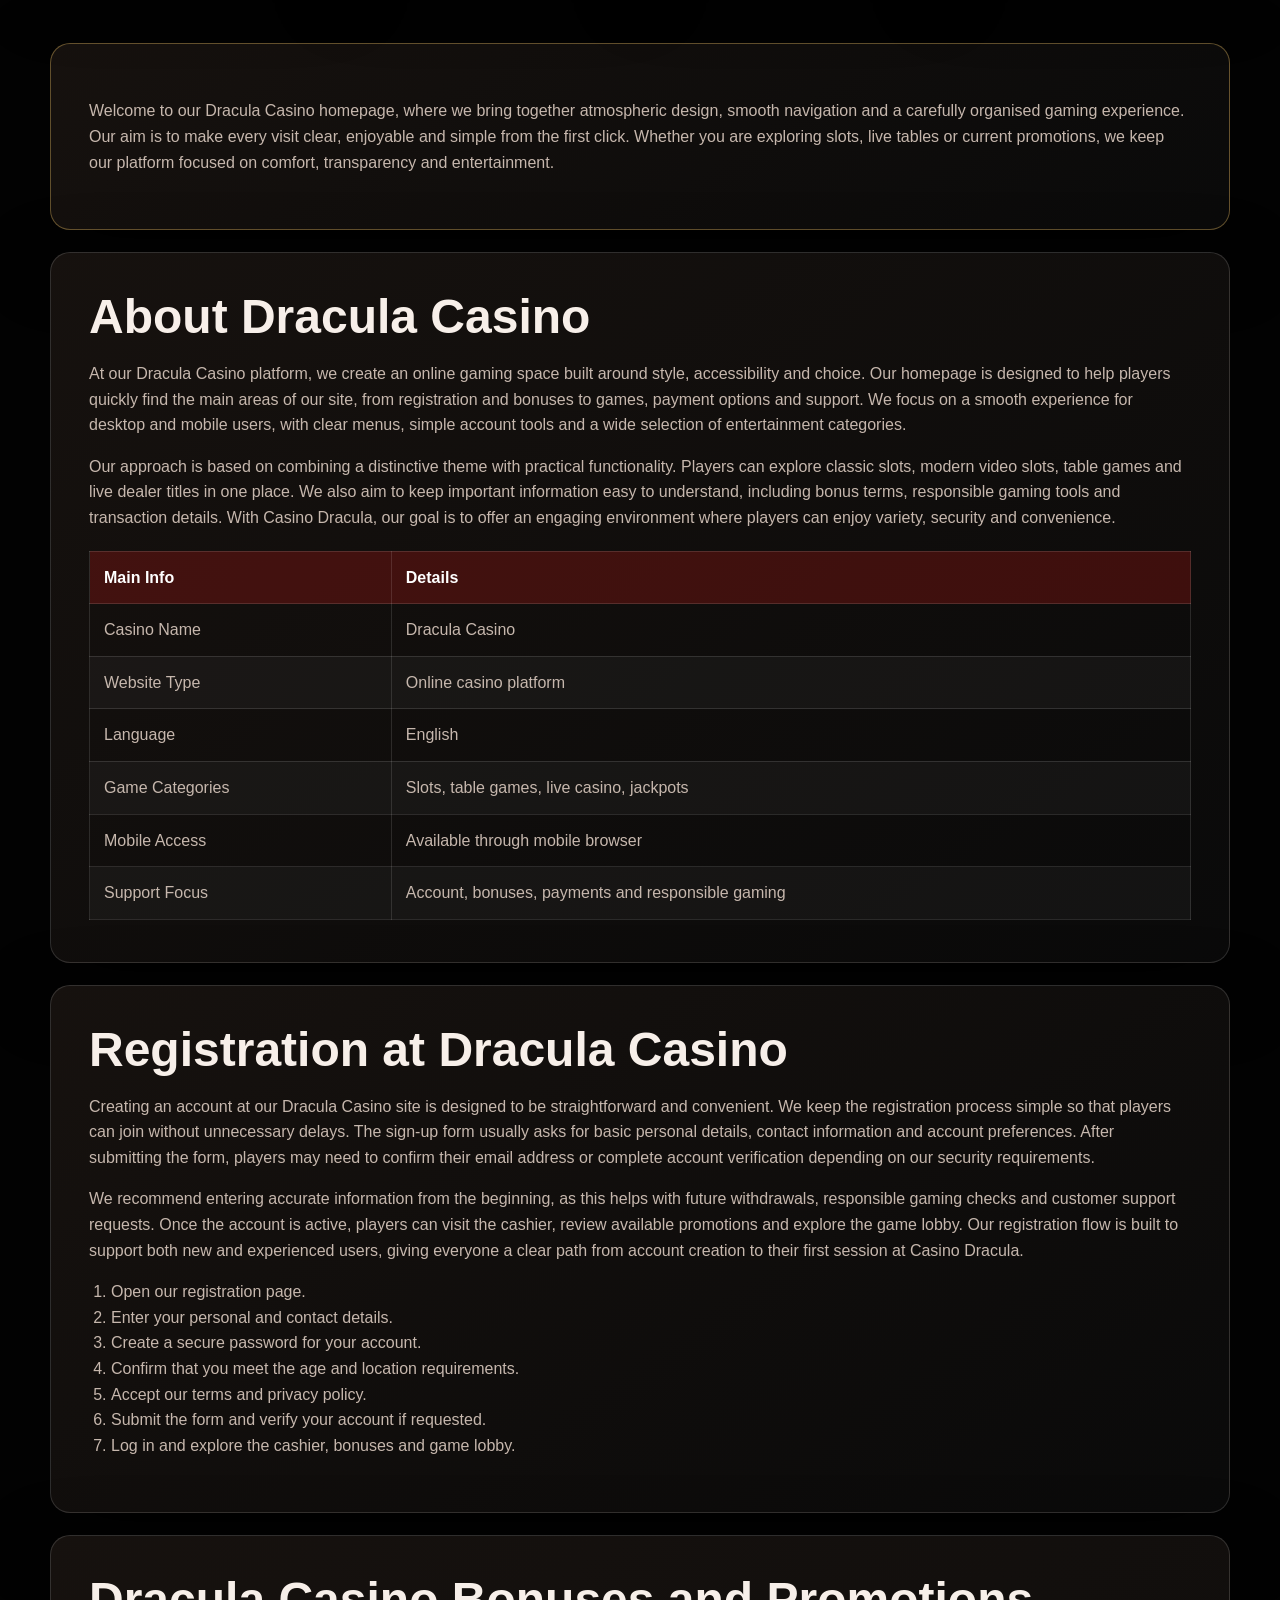
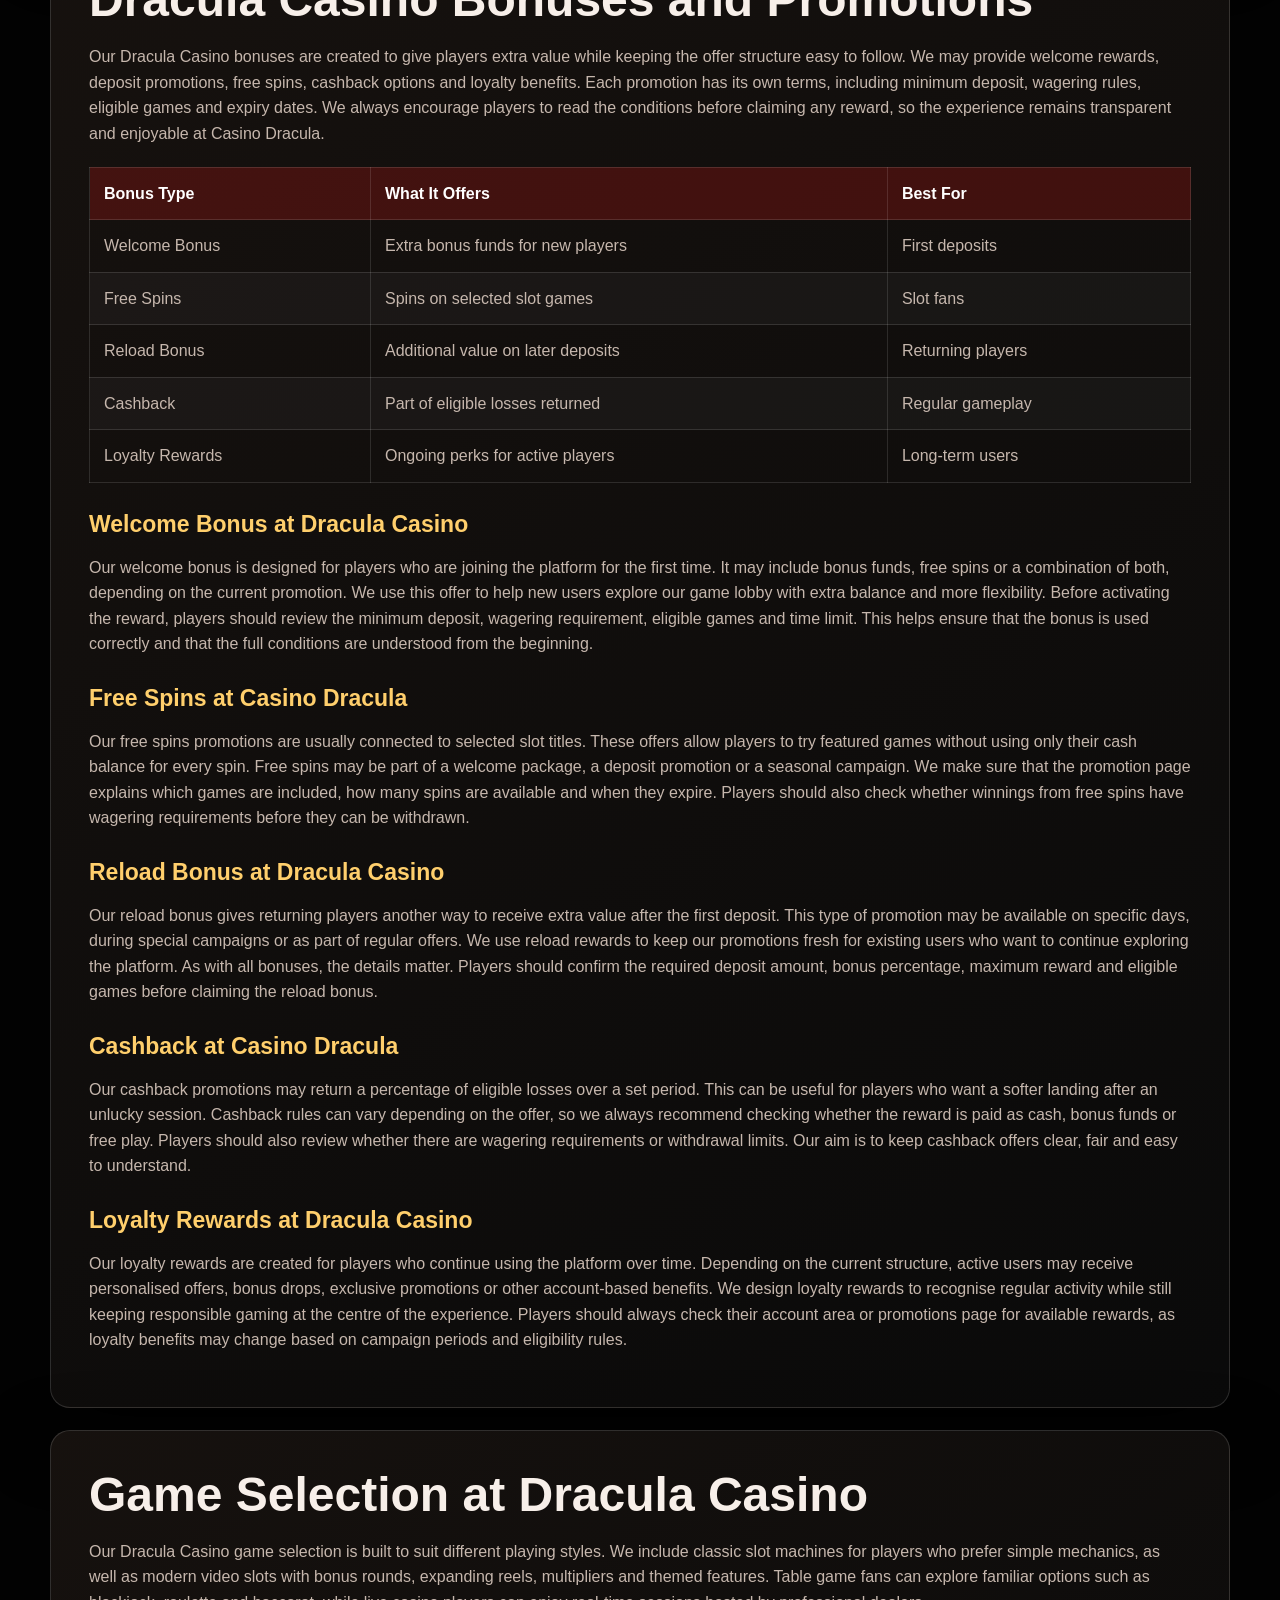
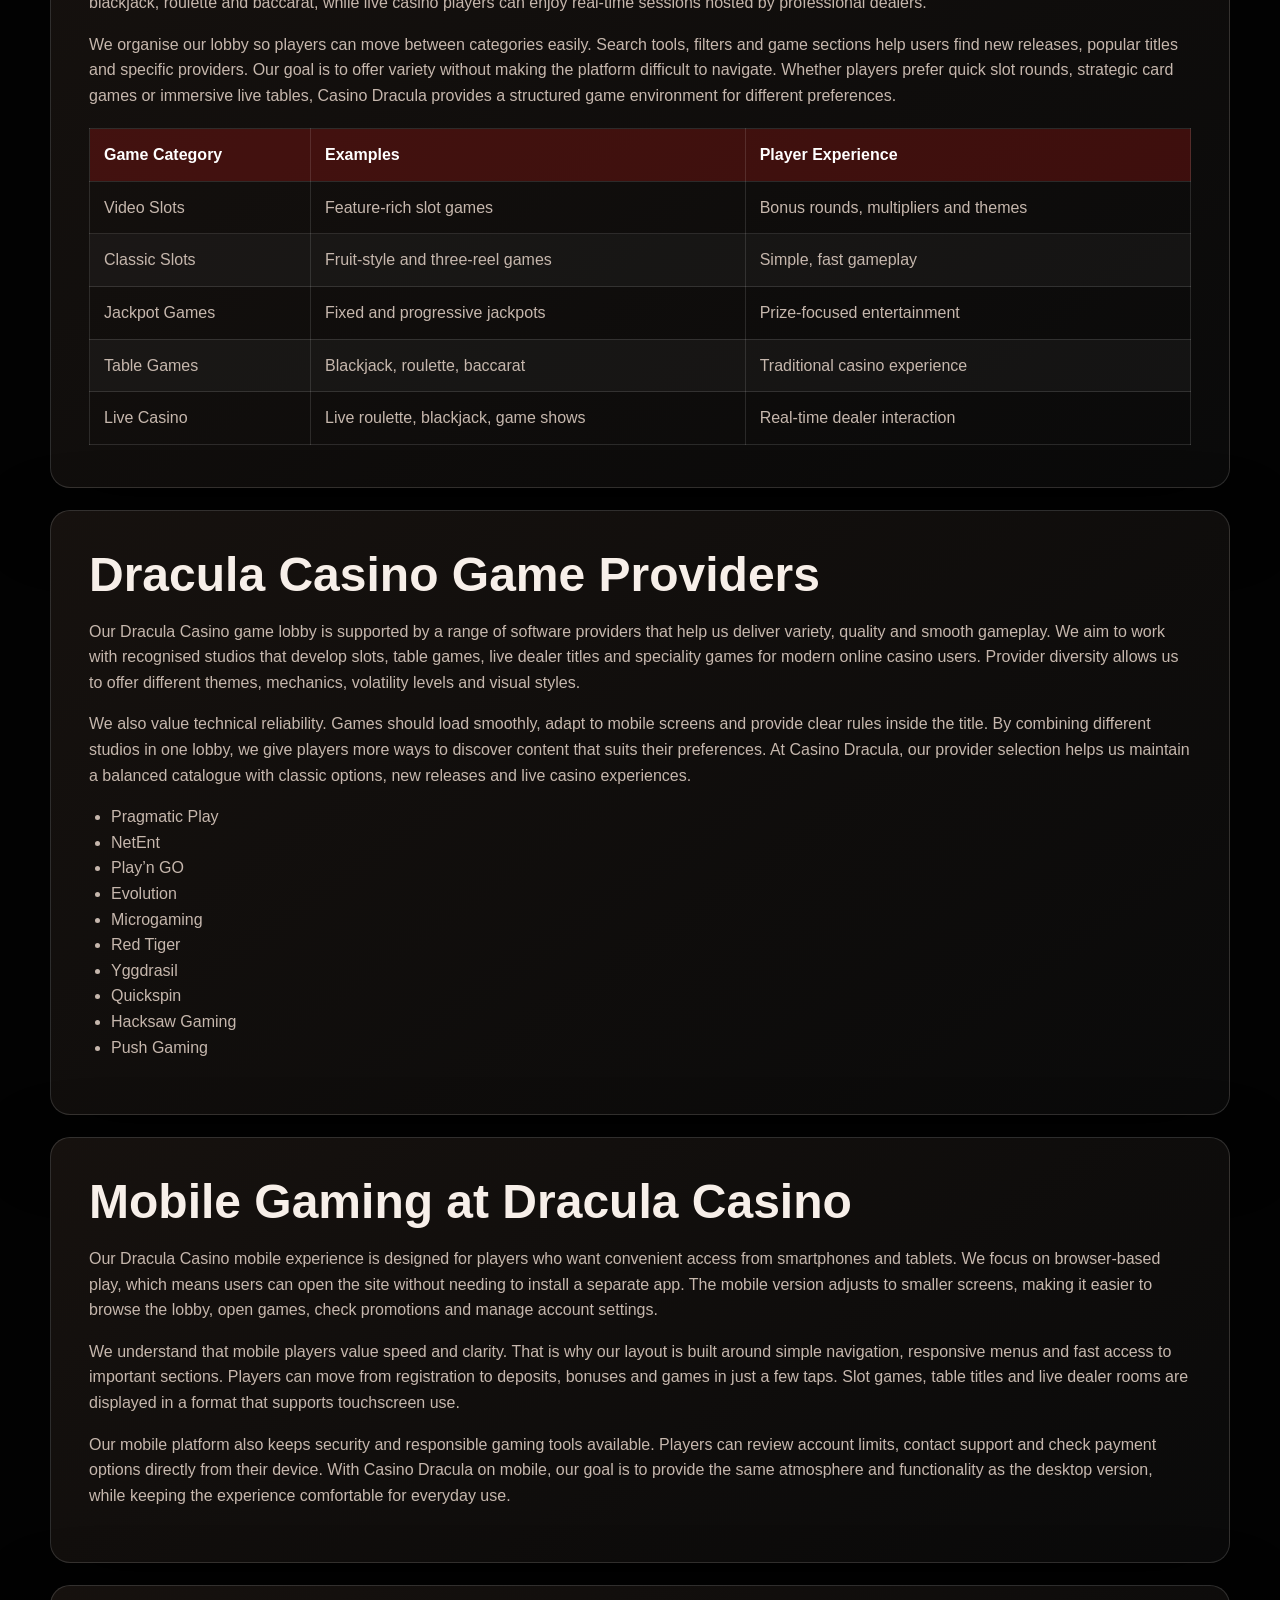
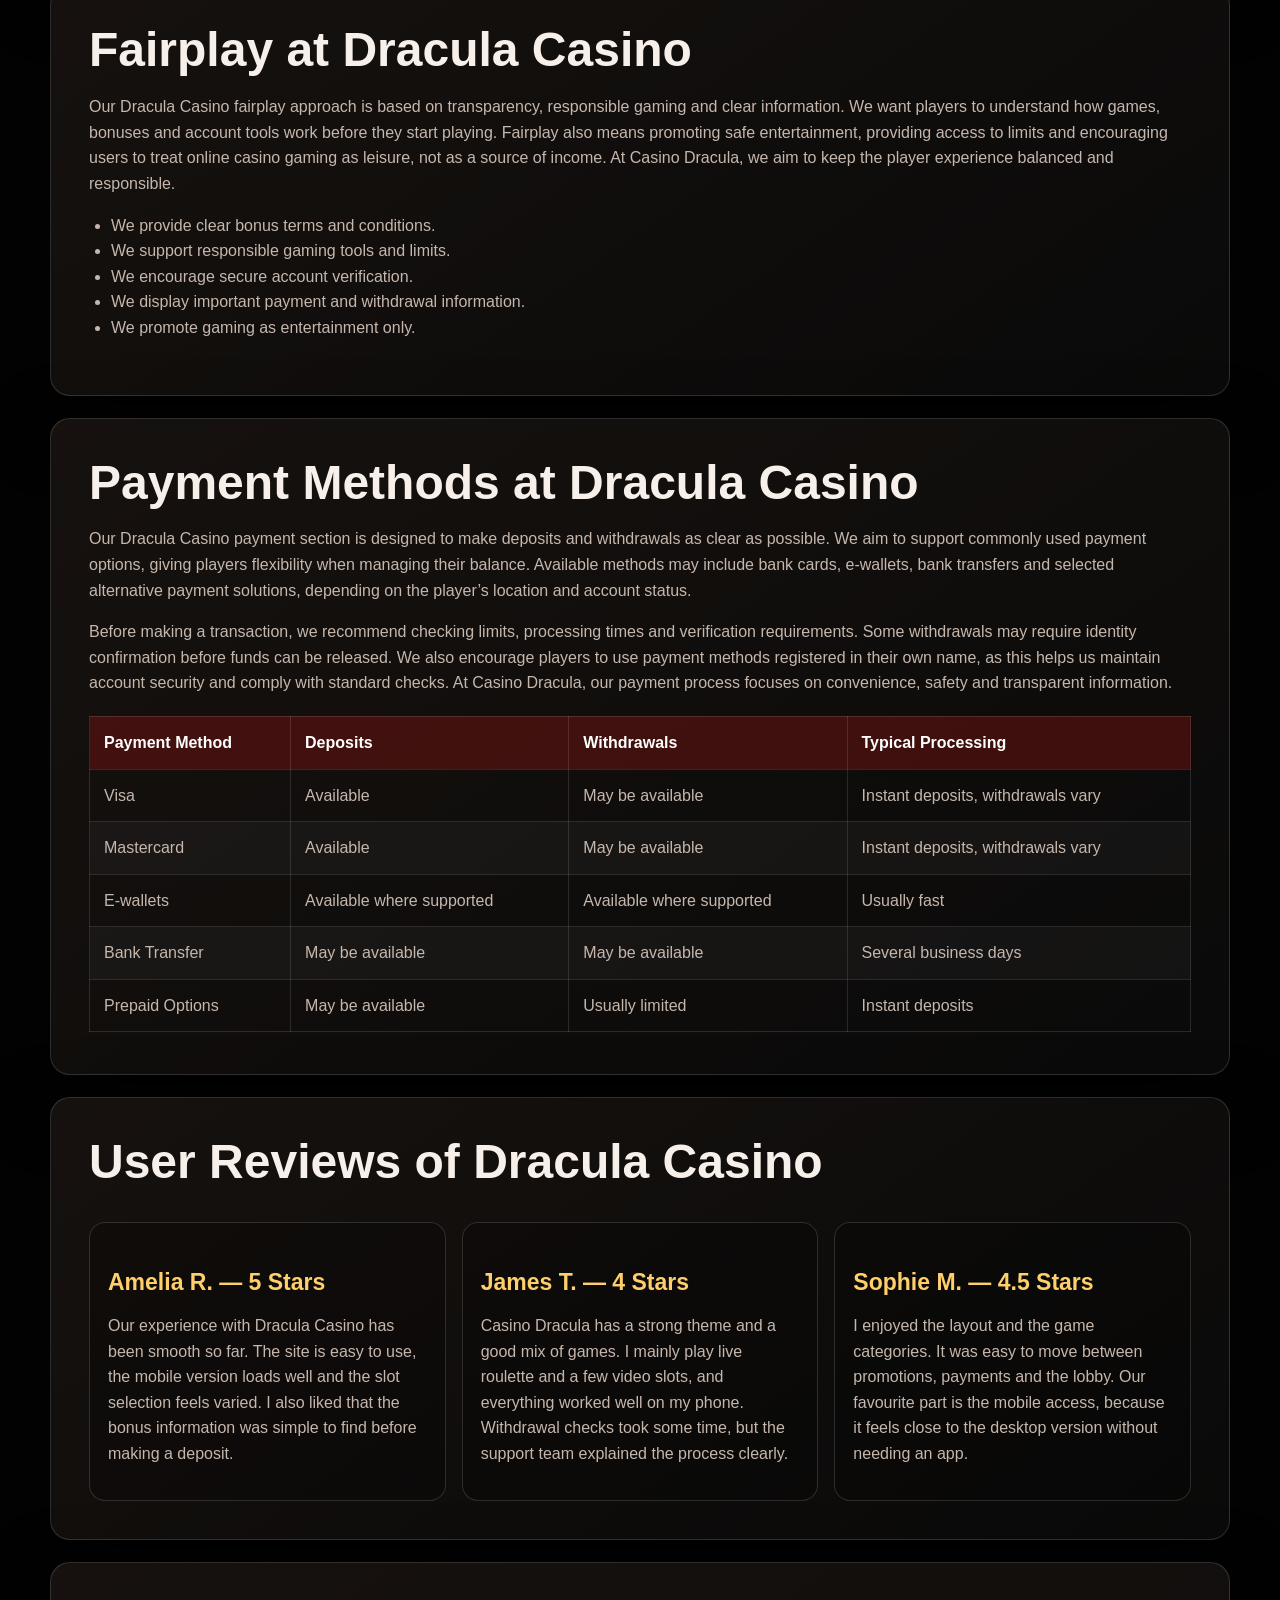
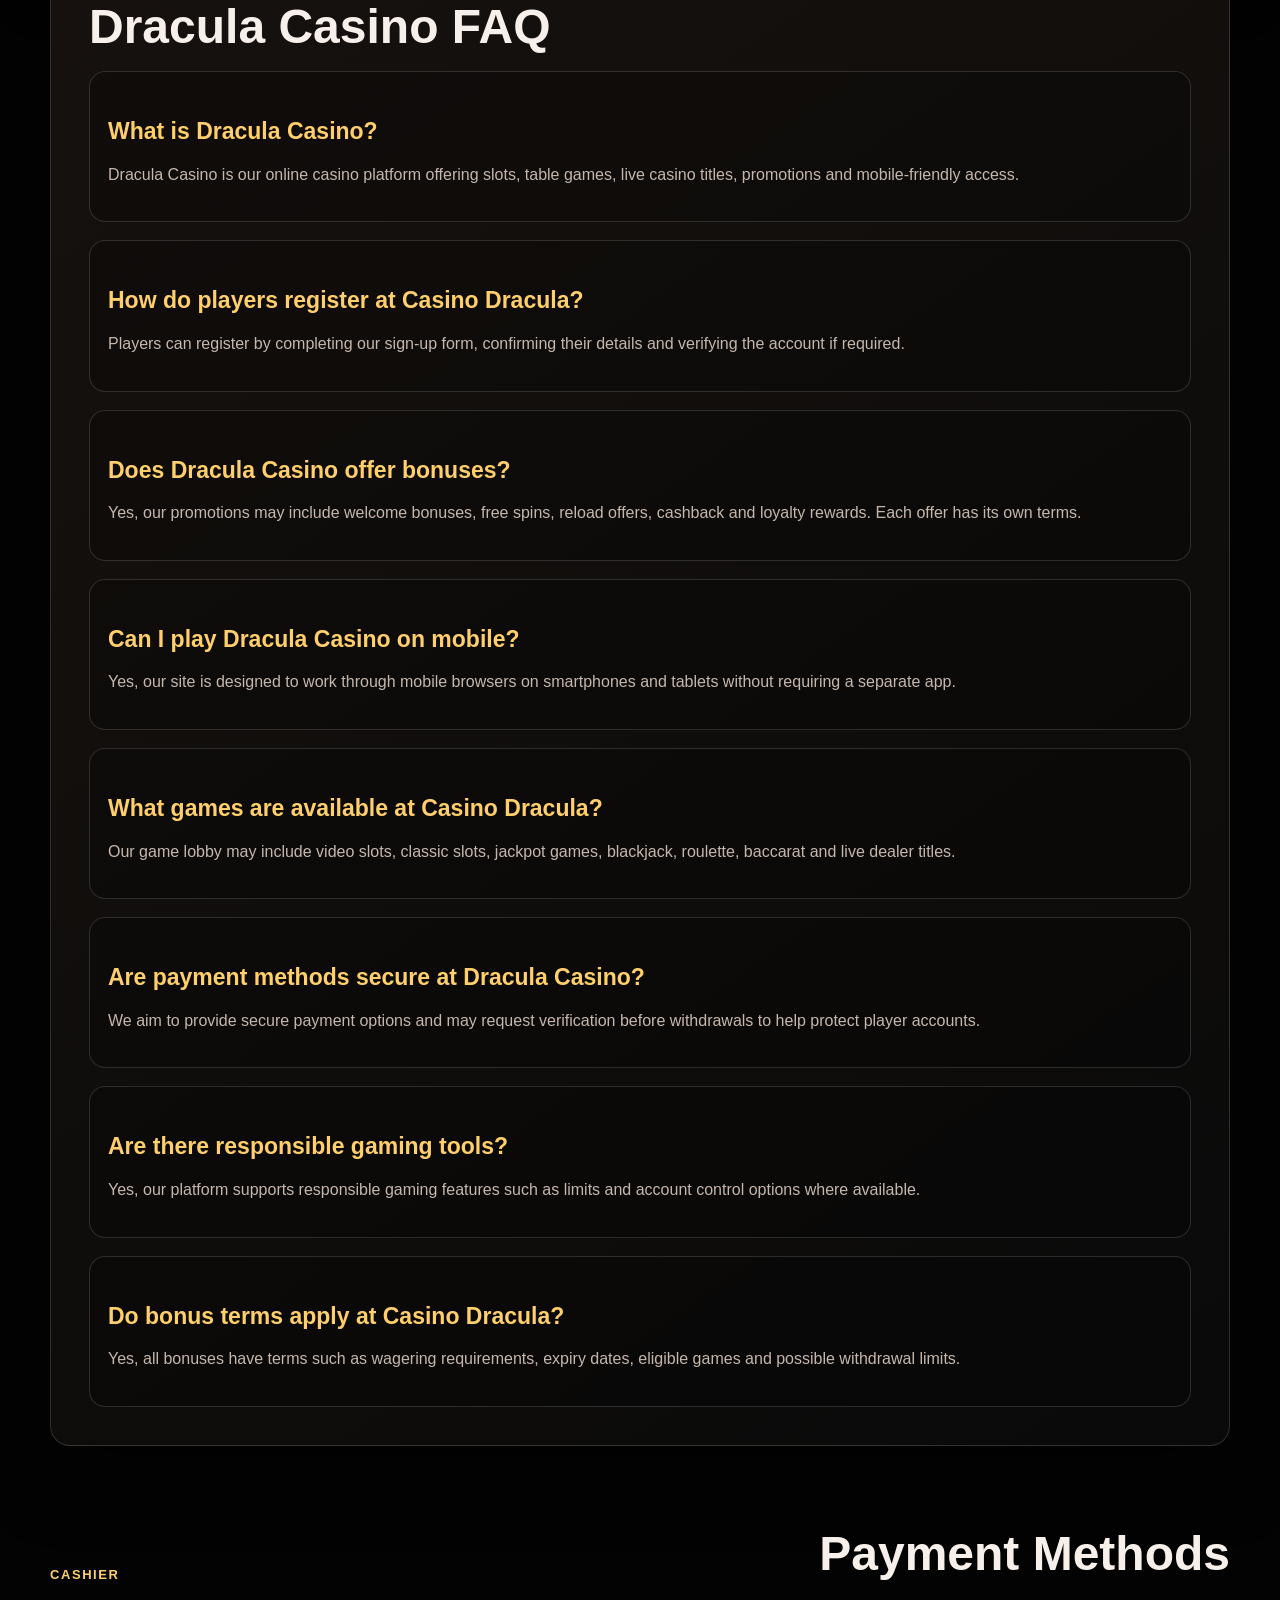
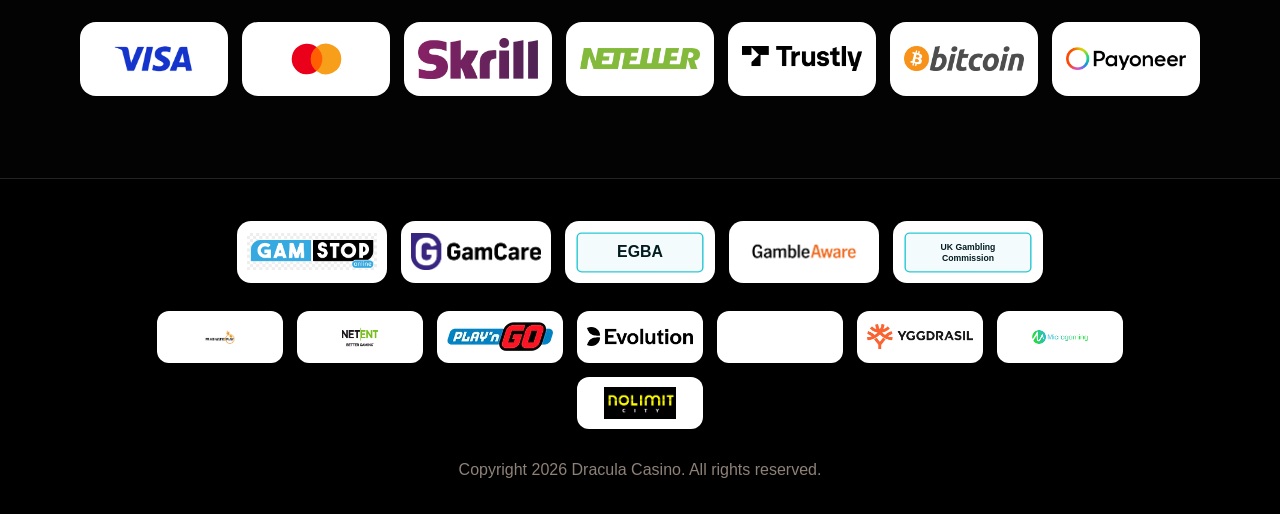
==== commit 07a9013f: "Remove visible meta copy from home pages" ====
--- a/index.html
+++ b/index.html
@@ -1,11 +1,12 @@
 <!DOCTYPE html>
-<html lang="en-GB">
+<html lang="en">
 <head>
   <meta charset="UTF-8">
   <meta name="viewport" content="width=device-width, initial-scale=1.0">
   <meta name="description" content="Join our Dracula Casino official homepage to explore welcome bonus offers, online slots, live casino games, secure payments, mobile play and current promotions.">
   <title>Dracula Casino Official Site | Welcome Bonus &amp; Online Casino Games</title>
-  <link rel="canonical" href="/">
+  <link rel="canonical" href="/en-gb/">
+  <link rel="alternate" hreflang="en" href="/en-gb/">
   <link rel="icon" href="dracula casino images/favicon (6).ico">
   <link rel="stylesheet" href="styles.css">
 </head>
@@ -34,7 +35,6 @@
       <div class="hero-content">
         <p class="eyebrow">Official Casino Experience</p>
         <h1>Dracula Casino</h1>
-        <p class="hero-text">A black-glass casino homepage with gothic energy, quick access to games, and the complete Dracula Casino guide.</p>
         <div class="hero-actions">
           <a class="cta-button" href="/go/">Play here!</a>
           <a class="outline-button" href="#content">Read guide</a>
@@ -379,12 +379,6 @@
   </div>
 </section>
 
-<section>
-  <h2>Meta Tags</h2>
-
-  <p><strong>Meta Title:</strong> Dracula Casino Official Site | Welcome Bonus & Online Casino Games</p>
-  <p><strong>Meta Description:</strong> Join our Dracula Casino official homepage to explore welcome bonus offers, online slots, live casino games, secure payments, mobile play and current promotions.</p>
-</section>
     </section>
 
     <section class="payments-band" id="payments" aria-labelledby="payments-title">
